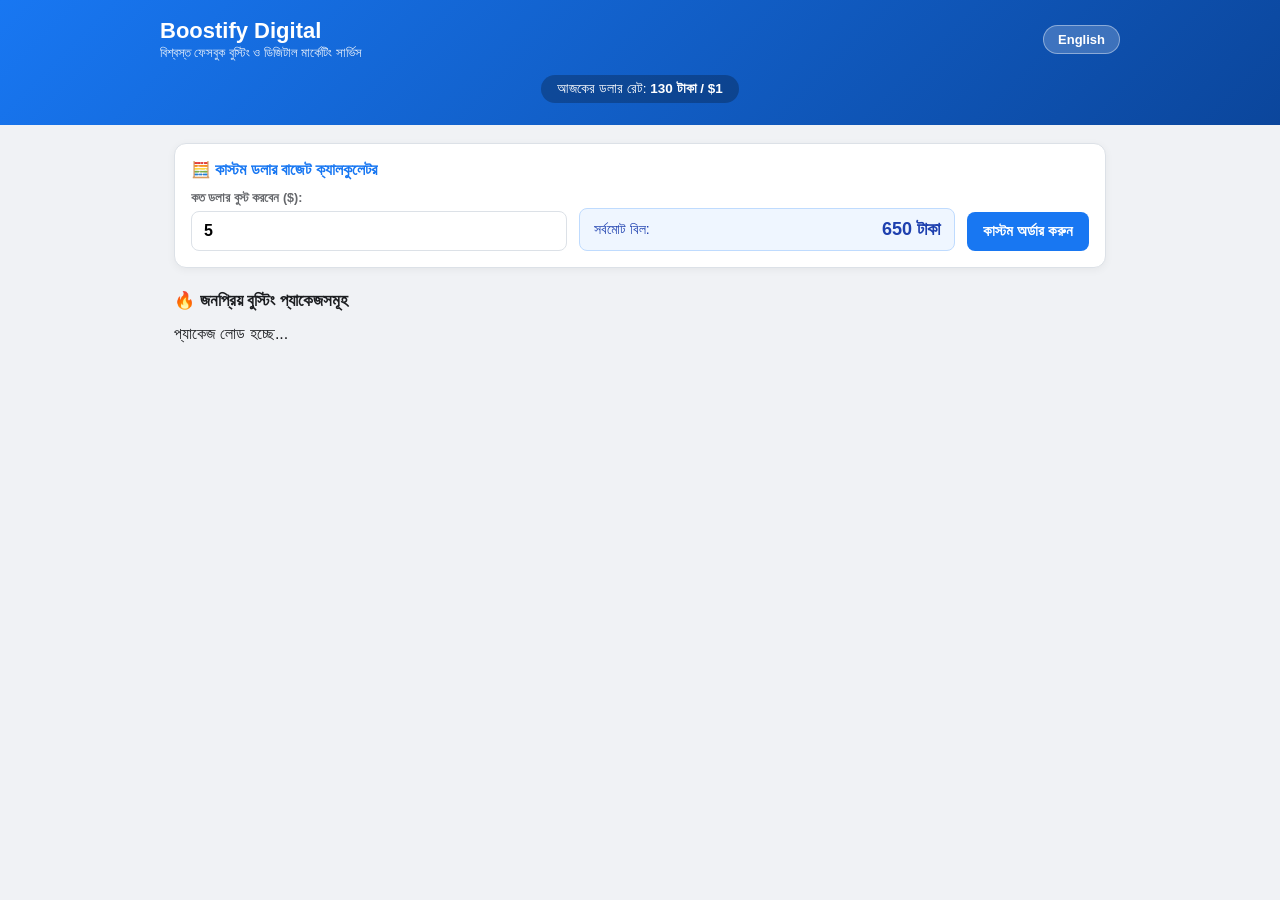
==== index.html @ da95591d "Add files via upload" ====
<!DOCTYPE html>
<html lang="bn">
<head>
  <meta charset="UTF-8" />
  <meta name="viewport" content="width=device-width, initial-scale=1.0" />
  <title>Boostify Digital - Facebook Boosting & Marketing</title>
  <link rel="stylesheet" href="style.css" />
</head>
<body>

  <!-- Top Header -->
  <header class="header">
    <div class="header-top">
      <div class="brand">
        <h1>Boostify Digital</h1>
        <p data-bn="বিশ্বস্ত ফেসবুক বুস্টিং ও ডিজিটাল মার্কেটিং সার্ভিস" data-en="Trusted Facebook Boosting & Digital Marketing Service">বিশ্বস্ত ফেসবুক বুস্টিং ও ডিজিটাল মার্কেটিং সার্ভিস</p>
      </div>
      <button id="langToggle" class="lang-btn" onclick="toggleLanguage()">English</button>
    </div>
    <div class="rate-pill">
      <span data-bn="আজকের ডলার রেট:" data-en="Today's Dollar Rate:">আজকের ডলার রেট:</span>
      <strong><span id="liveRate">130</span> <span data-bn="টাকা / $1" data-en="BDT / $1">টাকা / $1</span></strong>
    </div>
  </header>

  <main class="container">
    <!-- Custom Dollar Calculator -->
    <section class="calc-card">
      <h2 data-bn="🧮 কাস্টম ডলার বাজেট ক্যালকুলেটর" data-en="🧮 Custom Dollar Budget Calculator">🧮 কাস্টম ডলার বাজেট ক্যালকুলেটর</h2>
      <div class="calc-grid">
        <div class="input-wrap">
          <label data-bn="কত ডলার বুস্ট করবেন ($):" data-en="Enter Dollar Amount ($):">কত ডলার বুস্ট করবেন ($):</label>
          <input type="number" id="customDollar" value="5" min="1" oninput="updateCustomCalc()" />
        </div>
        <div class="total-box">
          <span data-bn="সর্বমোট বিল:" data-en="Total Bill:">সর্বমোট বিল:</span>
          <strong><span id="customTotalTaka">650</span> <span data-bn="টাকা" data-en="BDT">টাকা</span></strong>
        </div>
        <button class="btn-primary" onclick="orderCustomDollar()" data-bn="কাস্টম অর্ডার করুন" data-en="Order Custom Boost">কাস্টম অর্ডার করুন</button>
      </div>
    </section>

    <!-- Packages Section -->
    <section>
      <h2 class="section-title" data-bn="🔥 জনপ্রিয় বুস্টিং প্যাকেজসমূহ" data-en="🔥 Popular Boosting Packages">🔥 জনপ্রিয় বুস্টিং প্যাকেজসমূহ</h2>
      <div id="packagesGrid" class="packages-grid">
        <p class="loading-text" data-bn="প্যাকেজ লোড হচ্ছে..." data-en="Loading packages...">প্যাকেজ লোড হচ্ছে...</p>
      </div>
    </section>
  </main>

  <!-- Order Modal -->
  <div id="orderModal" class="modal">
    <div class="modal-content">
      <h3 id="modalPkgName">Package Name</h3>
      <p id="modalPkgPrice" class="modal-price"></p>

      <div class="payment-info-box">
        <p data-bn="নিচের নম্বরে Send Money / Cash In করুন:" data-en="Send Money to the number below:">নিচের নম্বরে Send Money / Cash In করুন:</p>
        <div class="pay-number-row">
          <strong id="displayPayNumber">01815395746</strong>
          <button type="button" class="copy-btn" onclick="copyPayNumber()" data-bn="কপি" data-en="Copy">কপি</button>
        </div>
        <small data-bn="(bKash / Nagad / Rocket Personal)" data-en="(bKash / Nagad / Rocket Personal)">(bKash / Nagad / Rocket Personal)</small>
      </div>

      <form id="orderForm" onsubmit="submitOrder(event)">
        <div class="form-group">
          <label data-bn="আপনার নাম *" data-en="Your Name *">আপনার নাম *</label>
          <input type="text" id="custName" required placeholder="Name" />
        </div>
        <div class="form-group">
          <label data-bn="ফেসবুক পেজ বা পোস্টের লিংক *" data-en="Facebook Page or Post Link *">ফেসবুক পেজ বা পোস্টের লিংক *</label>
          <input type="url" id="custLink" required placeholder="https://facebook.com/..." />
        </div>
        <div class="form-group">
          <label data-bn="আপনার মোবাইল / WhatsApp নম্বর *" data-en="Your Mobile / WhatsApp Number *">আপনার মোবাইল / WhatsApp নম্বর *</label>
          <input type="tel" id="custPhone" required placeholder="01XXXXXXXXX" />
        </div>
        <div class="form-group">
          <label data-bn="পেমেন্টের সময় ও নিয়ম সিলেক্ট করুন *" data-en="Select Payment Time *">পেমেন্টের সময় ও নিয়ম সিলেক্ট করুন *</label>
          <select id="paymentTiming" required>
            <option value="Paid Before Work (কাজ শুরুর আগে পেমেন্ট)">কাজ শুরুর আগেই পেমেন্ট সম্পন্ন করেছি (Paid Before)</option>
            <option value="Pay After Work (কাজ শেষে পেমেন্ট)">কাজ সম্পূর্ণ হওয়ার পরে পেমেন্ট করব (Pay After Work)</option>
          </select>
        </div>
        <div class="form-group">
          <label data-bn="পেমেন্ট মেথড *" data-en="Payment Method *">পেমেন্ট মেথড *</label>
          <select id="payMethod">
            <option value="bKash">bKash (বিকাশ)</option>
            <option value="Nagad">Nagad (নগদ)</option>
            <option value="Rocket">Rocket (রকেট)</option>
            <option value="Not Paid Yet">পরে পেমেন্ট করব (Not Paid Yet)</option>
          </select>
        </div>
        <div class="form-group">
          <label data-bn="যে নম্বর থেকে টাকা পাঠিয়েছেন বা TrxID *" data-en="Sender Number or TrxID *">যে নম্বর থেকে টাকা পাঠিয়েছেন বা TrxID *</label>
          <input type="text" id="trxInfo" placeholder="017XXXXXXXX / TrxID (পরে দিলে 'Later' লিখুন)" />
        </div>

        <button type="submit" id="submitOrderBtn" class="btn-primary" data-bn="অর্ডার কনফার্ম করুন" data-en="Confirm Order">অর্ডার কনফার্ম করুন</button>
        <button type="button" class="btn-secondary" onclick="closeOrderModal()" data-bn="বাতিল করুন" data-en="Cancel">বাতিল করুন</button>
      </form>
    </div>
  </div>

  <div id="toast" class="toast"></div>

  <script src="script.js"></script>
</body>
</html>
---- style.css ----
:root {
  --primary: #1877f2;
  --primary-dark: #125bc4;
  --bg: #f0f2f5;
  --card: #ffffff;
  --text: #1c1e21;
  --muted: #65676b;
  --success: #16a34a;
  --danger: #dc2626;
  --border: #dce1e7;
}

* {
  box-sizing: border-box;
  margin: 0;
  padding: 0;
  font-family: 'Segoe UI', Tahoma, Geneva, Verdana, sans-serif;
}

body {
  background: var(--bg);
  color: var(--text);
  padding-bottom: 40px;
}

.header {
  background: linear-gradient(135deg, #1877f2, #0b469c);
  color: #fff;
  padding: 18px 16px 22px;
  text-align: center;
}

.header-top {
  max-width: 960px;
  margin: 0 auto;
  display: flex;
  justify-content: space-between;
  align-items: center;
  text-align: left;
  gap: 10px;
}

.brand h1 {
  font-size: 22px;
  font-weight: 800;
}

.brand p {
  font-size: 12.5px;
  opacity: 0.9;
  margin-top: 2px;
}

.lang-btn {
  background: rgba(255, 255, 255, 0.2);
  color: #fff;
  border: 1px solid rgba(255, 255, 255, 0.4);
  padding: 6px 14px;
  border-radius: 20px;
  font-size: 13px;
  font-weight: 600;
  cursor: pointer;
  white-space: nowrap;
}

.rate-pill {
  display: inline-block;
  margin-top: 14px;
  background: rgba(0, 0, 0, 0.25);
  padding: 6px 16px;
  border-radius: 20px;
  font-size: 13.5px;
}

.container {
  max-width: 960px;
  margin: 18px auto;
  padding: 0 14px;
}

.calc-card {
  background: var(--card);
  border-radius: 12px;
  padding: 16px;
  border: 1px solid var(--border);
  box-shadow: 0 2px 8px rgba(0,0,0,0.05);
  margin-bottom: 22px;
}

.calc-card h2 {
  font-size: 16px;
  color: var(--primary);
  margin-bottom: 12px;
}

.calc-grid {
  display: grid;
  grid-template-columns: 1fr 1fr auto;
  gap: 12px;
  align-items: end;
}

@media (max-width: 650px) {
  .calc-grid {
    grid-template-columns: 1fr;
  }
}

.input-wrap label {
  display: block;
  font-size: 12.5px;
  font-weight: 600;
  margin-bottom: 5px;
  color: var(--muted);
}

.input-wrap input {
  width: 100%;
  padding: 10px 12px;
  border: 1px solid var(--border);
  border-radius: 8px;
  font-size: 16px;
  font-weight: 700;
}

.total-box {
  background: #eff6ff;
  border: 1px solid #bfdbfe;
  padding: 10px 14px;
  border-radius: 8px;
  display: flex;
  justify-content: space-between;
  align-items: center;
  font-size: 14px;
  color: #1e40af;
}

.total-box strong {
  font-size: 18px;
}

.section-title {
  font-size: 17px;
  margin-bottom: 14px;
}

.packages-grid {
  display: grid;
  grid-template-columns: repeat(auto-fit, minmax(265px, 1fr));
  gap: 16px;
}

.pkg-card {
  background: var(--card);
  border-radius: 12px;
  overflow: hidden;
  border: 1px solid var(--border);
  box-shadow: 0 2px 8px rgba(0,0,0,0.05);
  display: flex;
  flex-direction: column;
}

.pkg-card img {
  width: 100%;
  height: 160px;
  object-fit: cover;
  background: #e5e7eb;
}

.pkg-body {
  padding: 14px;
  flex: 1;
  display: flex;
  flex-direction: column;
}

.pkg-badge {
  background: #dbeafe;
  color: var(--primary);
  font-size: 11.5px;
  font-weight: 700;
  padding: 3px 9px;
  border-radius: 5px;
  width: fit-content;
  margin-bottom: 8px;
}

.pkg-card h3 {
  font-size: 17px;
  margin-bottom: 6px;
}

.pkg-card p {
  font-size: 13px;
  color: var(--muted);
  margin-bottom: 14px;
  flex: 1;
  line-height: 1.45;
}

.price-row {
  margin-bottom: 12px;
}

.old-price {
  text-decoration: line-through;
  color: var(--danger);
  font-size: 13.5px;
  margin-right: 6px;
}

.new-price {
  font-size: 20px;
  font-weight: 800;
  color: var(--success);
}

.discount-tag {
  display: block;
  font-size: 12px;
  color: var(--success);
  font-weight: 600;
  margin-top: 2px;
}

.btn-primary {
  width: 100%;
  padding: 11px 16px;
  background: var(--primary);
  color: #fff;
  border: none;
  border-radius: 8px;
  font-size: 14.5px;
  font-weight: 600;
  cursor: pointer;
}

.btn-primary:hover {
  background: var(--primary-dark);
}

.btn-secondary {
  width: 100%;
  padding: 10px;
  background: #6b7280;
  color: #fff;
  border: none;
  border-radius: 8px;
  font-size: 14px;
  font-weight: 600;
  cursor: pointer;
  margin-top: 8px;
}

/* Modal */
.modal {
  display: none;
  position: fixed;
  inset: 0;
  background: rgba(0, 0, 0, 0.55);
  align-items: center;
  justify-content: center;
  padding: 14px;
  z-index: 999;
  overflow-y: auto;
}

.modal-content {
  background: #fff;
  width: 100%;
  max-width: 420px;
  border-radius: 12px;
  padding: 18px;
  max-height: 92vh;
  overflow-y: auto;
}

.modal-price {
  font-size: 16px;
  font-weight: 800;
  color: var(--success);
  margin: 4px 0 12px;
}

.payment-info-box {
  background: #fef3c7;
  border: 1px solid #fcd34d;
  padding: 10px 12px;
  border-radius: 8px;
  margin-bottom: 14px;
  font-size: 13px;
}

.pay-number-row {
  display: flex;
  justify-content: space-between;
  align-items: center;
  margin: 5px 0;
}

.pay-number-row strong {
  font-size: 17px;
  color: #b45309;
}

.copy-btn {
  background: #d97706;
  color: #fff;
  border: none;
  padding: 4px 10px;
  border-radius: 5px;
  font-size: 12px;
  cursor: pointer;
}

.form-group {
  margin-bottom: 10px;
}

.form-group label {
  display: block;
  font-size: 12.5px;
  font-weight: 600;
  margin-bottom: 4px;
}

.form-group input,
.form-group select {
  width: 100%;
  padding: 9px 10px;
  border: 1px solid var(--border);
  border-radius: 7px;
  font-size: 14px;
}

.toast {
  position: fixed;
  bottom: 20px;
  left: 50%;
  transform: translateX(-50%);
  background: #111827;
  color: #fff;
  padding: 10px 18px;
  border-radius: 8px;
  font-size: 13.5px;
  display: none;
  z-index: 1000;
  text-align: center;
}
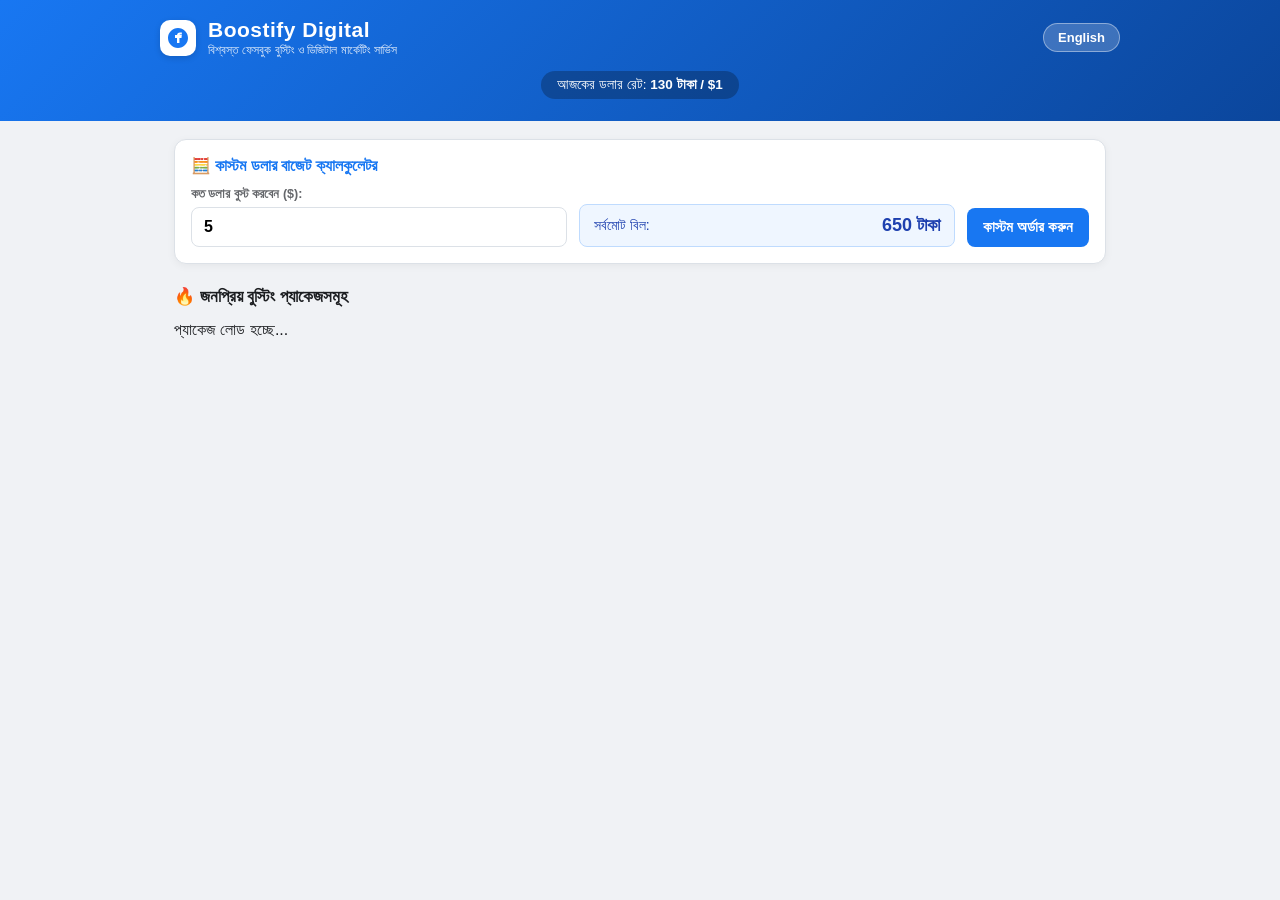
==== commit 75fcbe60: "Add files via upload" ====
--- a/index.html
+++ b/index.html
@@ -11,40 +11,46 @@
   <!-- Top Header -->
   <header class="header">
     <div class="header-top">
-      <div class="brand">
-        <h1>Boostify Digital</h1>
-        <p data-bn="বিশ্বস্ত ফেসবুক বুস্টিং ও ডিজিটাল মার্কেটিং সার্ভিস" data-en="Trusted Facebook Boosting & Digital Marketing Service">বিশ্বস্ত ফেসবুক বুস্টিং ও ডিজিটাল মার্কেটিং সার্ভিস</p>
+      <!-- Logo & Brand Name -->
+      <div class="brand-box">
+        <svg class="site-logo" viewBox="0 0 24 24" width="36" height="36" fill="currentColor">
+          <path d="M12 2C6.48 2 2 6.48 2 12s4.48 10 10 10 10-4.48 10-10S17.52 2 12 2zm-1 14.93v-4.93H9v-3h2V9.5c0-1.99 1.19-3.1 3-3.1.87 0 1.62.06 1.84.09v2.13h-1.26c-.97 0-1.16.46-1.16 1.14V9h2.38l-.31 3h-2.07v4.93h-2.38z"/>
+        </svg>
+        <div>
+          <h1>Boostify Digital</h1>
+          <p id="siteTagline">বিশ্বস্ত ফেসবুক বুস্টিং ও ডিজিটাল মার্কেটিং সার্ভিস</p>
+        </div>
       </div>
       <button id="langToggle" class="lang-btn" onclick="toggleLanguage()">English</button>
     </div>
     <div class="rate-pill">
-      <span data-bn="আজকের ডলার রেট:" data-en="Today's Dollar Rate:">আজকের ডলার রেট:</span>
-      <strong><span id="liveRate">130</span> <span data-bn="টাকা / $1" data-en="BDT / $1">টাকা / $1</span></strong>
+      <span id="rateLabel">আজকের ডলার রেট:</span>
+      <strong><span id="liveRate">130</span> <span id="rateUnit">টাকা / $1</span></strong>
     </div>
   </header>
 
   <main class="container">
     <!-- Custom Dollar Calculator -->
     <section class="calc-card">
-      <h2 data-bn="🧮 কাস্টম ডলার বাজেট ক্যালকুলেটর" data-en="🧮 Custom Dollar Budget Calculator">🧮 কাস্টম ডলার বাজেট ক্যালকুলেটর</h2>
+      <h2 id="calcTitle">🧮 কাস্টম ডলার বাজেট ক্যালকুলেটর</h2>
       <div class="calc-grid">
         <div class="input-wrap">
-          <label data-bn="কত ডলার বুস্ট করবেন ($):" data-en="Enter Dollar Amount ($):">কত ডলার বুস্ট করবেন ($):</label>
+          <label id="calcLabel">কত ডলার বুস্ট করবেন ($):</label>
           <input type="number" id="customDollar" value="5" min="1" oninput="updateCustomCalc()" />
         </div>
         <div class="total-box">
-          <span data-bn="সর্বমোট বিল:" data-en="Total Bill:">সর্বমোট বিল:</span>
-          <strong><span id="customTotalTaka">650</span> <span data-bn="টাকা" data-en="BDT">টাকা</span></strong>
+          <span id="totalLabel">সর্বমোট বিল:</span>
+          <strong><span id="customTotalTaka">650</span> <span id="currencyLabel">টাকা</span></strong>
         </div>
-        <button class="btn-primary" onclick="orderCustomDollar()" data-bn="কাস্টম অর্ডার করুন" data-en="Order Custom Boost">কাস্টম অর্ডার করুন</button>
+        <button id="customOrderBtn" class="btn-primary" onclick="orderCustomDollar()">কাস্টম অর্ডার করুন</button>
       </div>
     </section>
 
     <!-- Packages Section -->
     <section>
-      <h2 class="section-title" data-bn="🔥 জনপ্রিয় বুস্টিং প্যাকেজসমূহ" data-en="🔥 Popular Boosting Packages">🔥 জনপ্রিয় বুস্টিং প্যাকেজসমূহ</h2>
+      <h2 id="pkgSectionTitle" class="section-title">🔥 জনপ্রিয় বুস্টিং প্যাকেজসমূহ</h2>
       <div id="packagesGrid" class="packages-grid">
-        <p class="loading-text" data-bn="প্যাকেজ লোড হচ্ছে..." data-en="Loading packages...">প্যাকেজ লোড হচ্ছে...</p>
+        <p class="loading-text" id="loadingText">প্যাকেজ লোড হচ্ছে...</p>
       </div>
     </section>
   </main>
@@ -56,36 +62,36 @@
       <p id="modalPkgPrice" class="modal-price"></p>
 
       <div class="payment-info-box">
-        <p data-bn="নিচের নম্বরে Send Money / Cash In করুন:" data-en="Send Money to the number below:">নিচের নম্বরে Send Money / Cash In করুন:</p>
+        <p id="payInstruction">নিচের নম্বরে Send Money / Cash In করুন:</p>
         <div class="pay-number-row">
           <strong id="displayPayNumber">01815395746</strong>
-          <button type="button" class="copy-btn" onclick="copyPayNumber()" data-bn="কপি" data-en="Copy">কপি</button>
+          <button type="button" class="copy-btn" id="copyBtnText" onclick="copyPayNumber()">কপি</button>
         </div>
-        <small data-bn="(bKash / Nagad / Rocket Personal)" data-en="(bKash / Nagad / Rocket Personal)">(bKash / Nagad / Rocket Personal)</small>
+        <small>(bKash / Nagad / Rocket Personal)</small>
       </div>
 
       <form id="orderForm" onsubmit="submitOrder(event)">
         <div class="form-group">
-          <label data-bn="আপনার নাম *" data-en="Your Name *">আপনার নাম *</label>
+          <label id="labelName">আপনার নাম *</label>
           <input type="text" id="custName" required placeholder="Name" />
         </div>
         <div class="form-group">
-          <label data-bn="ফেসবুক পেজ বা পোস্টের লিংক *" data-en="Facebook Page or Post Link *">ফেসবুক পেজ বা পোস্টের লিংক *</label>
+          <label id="labelLink">ফেসবুক পেজ বা পোস্টের লিংক *</label>
           <input type="url" id="custLink" required placeholder="https://facebook.com/..." />
         </div>
         <div class="form-group">
-          <label data-bn="আপনার মোবাইল / WhatsApp নম্বর *" data-en="Your Mobile / WhatsApp Number *">আপনার মোবাইল / WhatsApp নম্বর *</label>
+          <label id="labelPhone">আপনার মোবাইল / WhatsApp নম্বর *</label>
           <input type="tel" id="custPhone" required placeholder="01XXXXXXXXX" />
         </div>
         <div class="form-group">
-          <label data-bn="পেমেন্টের সময় ও নিয়ম সিলেক্ট করুন *" data-en="Select Payment Time *">পেমেন্টের সময় ও নিয়ম সিলেক্ট করুন *</label>
+          <label id="labelPayTiming">পেমেন্টের সময় ও নিয়ম সিলেক্ট করুন *</label>
           <select id="paymentTiming" required>
             <option value="Paid Before Work (কাজ শুরুর আগে পেমেন্ট)">কাজ শুরুর আগেই পেমেন্ট সম্পন্ন করেছি (Paid Before)</option>
             <option value="Pay After Work (কাজ শেষে পেমেন্ট)">কাজ সম্পূর্ণ হওয়ার পরে পেমেন্ট করব (Pay After Work)</option>
           </select>
         </div>
         <div class="form-group">
-          <label data-bn="পেমেন্ট মেথড *" data-en="Payment Method *">পেমেন্ট মেথড *</label>
+          <label id="labelPayMethod">পেমেন্ট মেথড *</label>
           <select id="payMethod">
             <option value="bKash">bKash (বিকাশ)</option>
             <option value="Nagad">Nagad (নগদ)</option>
@@ -94,12 +100,12 @@
           </select>
         </div>
         <div class="form-group">
-          <label data-bn="যে নম্বর থেকে টাকা পাঠিয়েছেন বা TrxID *" data-en="Sender Number or TrxID *">যে নম্বর থেকে টাকা পাঠিয়েছেন বা TrxID *</label>
-          <input type="text" id="trxInfo" placeholder="017XXXXXXXX / TrxID (পরে দিলে 'Later' লিখুন)" />
+          <label id="labelTrx">যে নম্বর থেকে টাকা পাঠিয়েছেন বা TrxID *</label>
+          <input type="text" id="trxInfo" placeholder="017XXXXXXXX / TrxID" />
         </div>
 
-        <button type="submit" id="submitOrderBtn" class="btn-primary" data-bn="অর্ডার কনফার্ম করুন" data-en="Confirm Order">অর্ডার কনফার্ম করুন</button>
-        <button type="button" class="btn-secondary" onclick="closeOrderModal()" data-bn="বাতিল করুন" data-en="Cancel">বাতিল করুন</button>
+        <button type="submit" id="submitOrderBtn" class="btn-primary">অর্ডার কনফার্ম করুন</button>
+        <button type="button" class="btn-secondary" id="cancelBtnText" onclick="closeOrderModal()">বাতিল করুন</button>
       </form>
     </div>
   </div>
--- a/style.css
+++ b/style.css
@@ -40,15 +40,30 @@
   gap: 10px;
 }
 
-.brand h1 {
-  font-size: 22px;
+.brand-box {
+  display: flex;
+  align-items: center;
+  gap: 12px;
+}
+
+.site-logo {
+  background: #ffffff;
+  color: var(--primary);
+  padding: 6px;
+  border-radius: 10px;
+  box-shadow: 0 2px 6px rgba(0,0,0,0.15);
+}
+
+.brand-box h1 {
+  font-size: 21px;
   font-weight: 800;
-}
-
-.brand p {
-  font-size: 12.5px;
+  letter-spacing: 0.5px;
+}
+
+.brand-box p {
+  font-size: 12px;
   opacity: 0.9;
-  margin-top: 2px;
+  margin-top: 1px;
 }
 
 .lang-btn {
@@ -162,7 +177,7 @@
 
 .pkg-card img {
   width: 100%;
-  height: 160px;
+  height: 170px;
   object-fit: cover;
   background: #e5e7eb;
 }
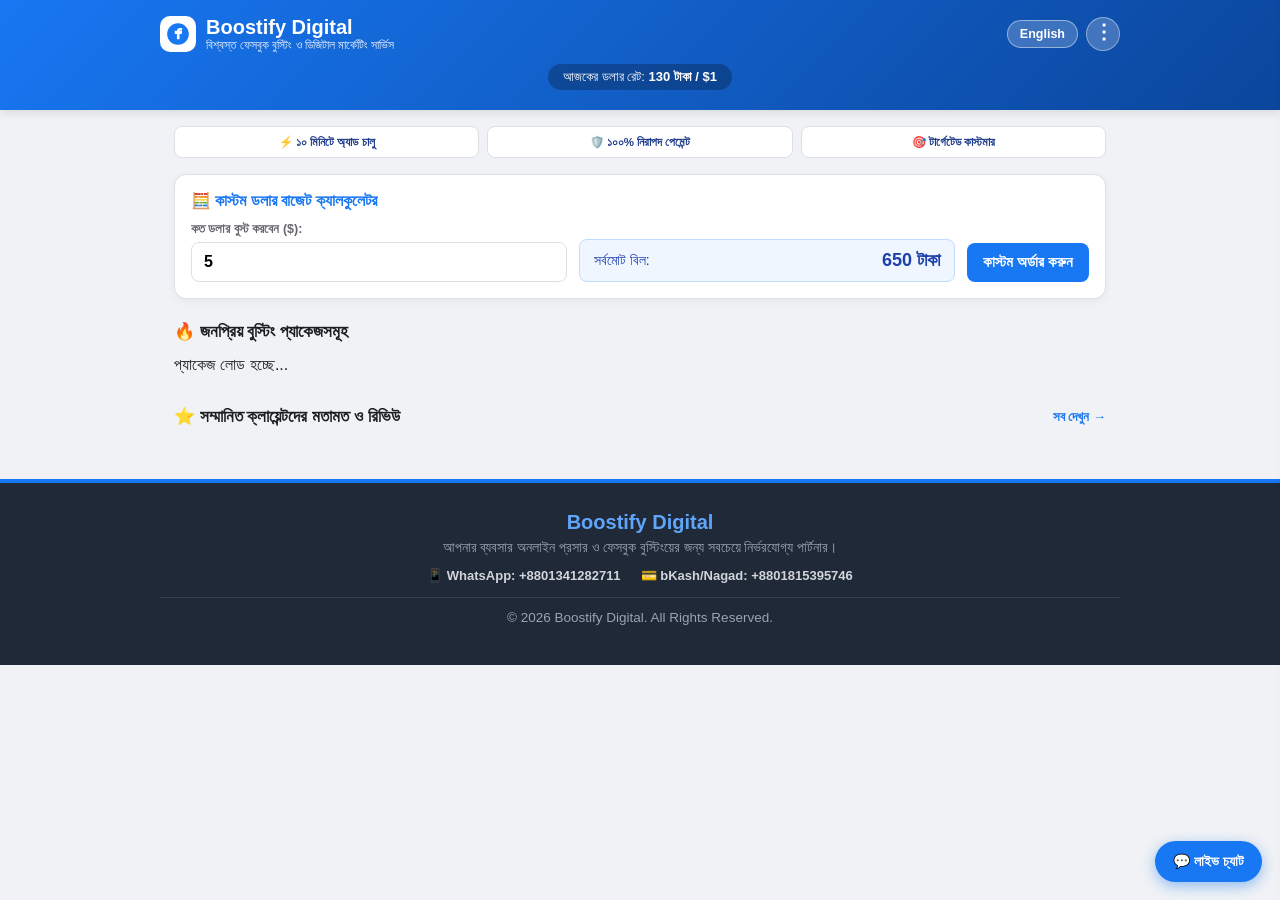
==== commit 495bc986: "Add files via upload" ====
--- a/index.html
+++ b/index.html
@@ -11,7 +11,6 @@
   <!-- Top Header -->
   <header class="header">
     <div class="header-top">
-      <!-- Logo & Brand Name -->
       <div class="brand-box">
         <svg class="site-logo" viewBox="0 0 24 24" width="36" height="36" fill="currentColor">
           <path d="M12 2C6.48 2 2 6.48 2 12s4.48 10 10 10 10-4.48 10-10S17.52 2 12 2zm-1 14.93v-4.93H9v-3h2V9.5c0-1.99 1.19-3.1 3-3.1.87 0 1.62.06 1.84.09v2.13h-1.26c-.97 0-1.16.46-1.16 1.14V9h2.38l-.31 3h-2.07v4.93h-2.38z"/>
@@ -21,15 +20,46 @@
           <p id="siteTagline">বিশ্বস্ত ফেসবুক বুস্টিং ও ডিজিটাল মার্কেটিং সার্ভিস</p>
         </div>
       </div>
-      <button id="langToggle" class="lang-btn" onclick="toggleLanguage()">English</button>
-    </div>
+
+      <div class="header-actions">
+        <button id="langToggle" class="lang-btn" onclick="toggleLanguage()">English</button>
+        <button class="menu-dots-btn" onclick="toggleDrawer()" aria-label="Menu">⋮</button>
+      </div>
+    </div>
+
     <div class="rate-pill">
       <span id="rateLabel">আজকের ডলার রেট:</span>
       <strong><span id="liveRate">130</span> <span id="rateUnit">টাকা / $1</span></strong>
     </div>
   </header>
 
+  <!-- Three-Dot Side Drawer Menu -->
+  <div id="drawerOverlay" class="drawer-overlay" onclick="toggleDrawer()"></div>
+  <aside id="sideDrawer" class="side-drawer">
+    <div class="drawer-header">
+      <h3 id="drawerTitle">মেনু ও তথ্য</h3>
+      <button class="close-drawer" onclick="toggleDrawer()">✕</button>
+    </div>
+    <nav class="drawer-nav">
+      <button onclick="openInfoModal('about')" id="menuAbout">🏢 আমাদের সম্পর্কে (About Us)</button>
+      <button onclick="openInfoModal('reviews')" id="menuReviews">⭐ কাস্টমার রিভিউ (Reviews)</button>
+      <button onclick="openInfoModal('faq')" id="menuFaq">❓ সাধারণ জিজ্ঞাসা (FAQ)</button>
+      <button onclick="openInfoModal('contact')" id="menuContact">📞 যোগাযোগ ও WhatsApp</button>
+      <button onclick="openChatFromMenu()" id="menuLiveChat">💬 লাইভ চ্যাট সাপোর্ট</button>
+    </nav>
+    <div class="drawer-footer">
+      <p id="drawerSupportNote">২৪/৭ অনলাইন সাপোর্ট ও দ্রুত ক্যাম্পেইন সেটআপ</p>
+    </div>
+  </aside>
+
   <main class="container">
+    <!-- Trust Highlights Bar -->
+    <div class="trust-bar">
+      <div class="trust-item" id="trust1">⚡ ১০ মিনিটে অ্যাড চালু</div>
+      <div class="trust-item" id="trust2">🛡️ ১০০% নিরাপদ পেমেন্ট</div>
+      <div class="trust-item" id="trust3">🎯 টার্গেটেড কাস্টমার</div>
+    </div>
+
     <!-- Custom Dollar Calculator -->
     <section class="calc-card">
       <h2 id="calcTitle">🧮 কাস্টম ডলার বাজেট ক্যালকুলেটর</h2>
@@ -53,7 +83,29 @@
         <p class="loading-text" id="loadingText">প্যাকেজ লোড হচ্ছে...</p>
       </div>
     </section>
+
+    <!-- Customer Reviews Section (Prominent Placement) -->
+    <section class="reviews-section">
+      <div class="sec-head-row">
+        <h2 id="homeReviewTitle" class="section-title">⭐ সম্মানিত ক্লায়েন্টদের মতামত ও রিভিউ</h2>
+        <button class="link-btn" onclick="openInfoModal('reviews')" id="seeAllReviews">সব দেখুন →</button>
+      </div>
+      <div class="review-cards-row" id="homeReviewsGrid"></div>
+    </section>
   </main>
+
+  <!-- Professional Footer -->
+  <footer class="site-footer">
+    <div class="footer-content">
+      <h3>Boostify Digital</h3>
+      <p id="footerDesc">আপনার ব্যবসার অনলাইন প্রসার ও ফেসবুক বুস্টিংয়ের জন্য সবচেয়ে নির্ভরযোগ্য পার্টনার।</p>
+      <div class="footer-contacts">
+        <span>📱 WhatsApp: +8801341282711</span>
+        <span>💳 bKash/Nagad: +8801815395746</span>
+      </div>
+      <p class="copyright">© 2026 Boostify Digital. All Rights Reserved.</p>
+    </div>
+  </footer>
 
   <!-- Order Modal -->
   <div id="orderModal" class="modal">
@@ -64,10 +116,10 @@
       <div class="payment-info-box">
         <p id="payInstruction">নিচের নম্বরে Send Money / Cash In করুন:</p>
         <div class="pay-number-row">
-          <strong id="displayPayNumber">01815395746</strong>
+          <strong id="displayPayNumber">+8801815395746</strong>
           <button type="button" class="copy-btn" id="copyBtnText" onclick="copyPayNumber()">কপি</button>
         </div>
-        <small>(bKash / Nagad / Rocket Personal)</small>
+        <small id="payMethodNote">(bKash / Nagad / Rocket Personal)</small>
       </div>
 
       <form id="orderForm" onsubmit="submitOrder(event)">
@@ -110,6 +162,37 @@
     </div>
   </div>
 
+  <!-- Info Modal -->
+  <div id="infoModal" class="modal">
+    <div class="modal-content info-modal-box">
+      <div class="info-modal-head">
+        <h3 id="infoModalTitle">Title</h3>
+        <button class="close-x" onclick="closeInfoModal()">✕</button>
+      </div>
+      <div id="infoModalBody" class="info-modal-body"></div>
+      <button type="button" class="btn-secondary" id="infoCloseBtn" onclick="closeInfoModal()">বন্ধ করুন</button>
+    </div>
+  </div>
+
+  <!-- Floating Live Chat Widget -->
+  <button class="chat-fab" onclick="toggleChatWidget()" id="chatFabBtn">💬 <span id="chatFabText">লাইভ চ্যাট</span></button>
+
+  <div id="chatBox" class="chat-widget">
+    <div class="chat-header">
+      <div>
+        <strong id="chatBotTitle">Boostify লাইভ সাপোর্ট</strong>
+        <small id="chatBotStatus">● অনলাইন (অটো রিপ্লাই)</small>
+      </div>
+      <button onclick="toggleChatWidget()" class="chat-close">✕</button>
+    </div>
+    <div id="chatMessages" class="chat-messages"></div>
+    <div class="chat-quick-btns" id="chatQuickBtns"></div>
+    <form class="chat-input-area" onsubmit="sendChatMessage(event)">
+      <input type="text" id="chatInput" placeholder="আপনার প্রশ্ন লিখুন..." required />
+      <button type="submit">➤</button>
+    </form>
+  </div>
+
   <div id="toast" class="toast"></div>
 
   <script src="script.js"></script>
--- a/style.css
+++ b/style.css
@@ -20,14 +20,19 @@
 body {
   background: var(--bg);
   color: var(--text);
-  padding-bottom: 40px;
-}
-
+  padding-bottom: 75px;
+}
+
+/* Header */
 .header {
   background: linear-gradient(135deg, #1877f2, #0b469c);
   color: #fff;
-  padding: 18px 16px 22px;
+  padding: 16px 14px 20px;
   text-align: center;
+  position: sticky;
+  top: 0;
+  z-index: 90;
+  box-shadow: 0 2px 10px rgba(0,0,0,0.12);
 }
 
 .header-top {
@@ -37,62 +42,179 @@
   justify-content: space-between;
   align-items: center;
   text-align: left;
+  gap: 8px;
+}
+
+.brand-box {
+  display: flex;
+  align-items: center;
   gap: 10px;
-}
-
-.brand-box {
-  display: flex;
-  align-items: center;
-  gap: 12px;
 }
 
 .site-logo {
   background: #ffffff;
   color: var(--primary);
-  padding: 6px;
+  padding: 5px;
   border-radius: 10px;
-  box-shadow: 0 2px 6px rgba(0,0,0,0.15);
+  flex-shrink: 0;
 }
 
 .brand-box h1 {
-  font-size: 21px;
+  font-size: 20px;
   font-weight: 800;
-  letter-spacing: 0.5px;
 }
 
 .brand-box p {
-  font-size: 12px;
-  opacity: 0.9;
-  margin-top: 1px;
+  font-size: 11.5px;
+  opacity: 0.92;
+}
+
+.header-actions {
+  display: flex;
+  align-items: center;
+  gap: 8px;
 }
 
 .lang-btn {
   background: rgba(255, 255, 255, 0.2);
   color: #fff;
+  border: 1px solid rgba(255, 255, 255, 0.45);
+  padding: 6px 12px;
+  border-radius: 20px;
+  font-size: 12.5px;
+  font-weight: 600;
+  cursor: pointer;
+  white-space: nowrap;
+}
+
+.menu-dots-btn {
+  background: rgba(255, 255, 255, 0.22);
+  color: #fff;
   border: 1px solid rgba(255, 255, 255, 0.4);
-  padding: 6px 14px;
+  width: 34px;
+  height: 34px;
+  border-radius: 50%;
+  font-size: 20px;
+  font-weight: bold;
+  cursor: pointer;
+  display: flex;
+  align-items: center;
+  justify-content: center;
+}
+
+.rate-pill {
+  display: inline-block;
+  margin-top: 12px;
+  background: rgba(0, 0, 0, 0.25);
+  padding: 5px 15px;
   border-radius: 20px;
   font-size: 13px;
+}
+
+/* Side Drawer */
+.drawer-overlay {
+  display: none;
+  position: fixed;
+  inset: 0;
+  background: rgba(0,0,0,0.5);
+  z-index: 200;
+}
+
+.side-drawer {
+  position: fixed;
+  top: 0;
+  right: -290px;
+  width: 275px;
+  height: 100%;
+  background: #ffffff;
+  z-index: 210;
+  transition: right 0.25s ease;
+  display: flex;
+  flex-direction: column;
+  box-shadow: -4px 0 16px rgba(0,0,0,0.15);
+}
+
+.side-drawer.open {
+  right: 0;
+}
+
+.drawer-header {
+  background: var(--primary);
+  color: #fff;
+  padding: 16px;
+  display: flex;
+  justify-content: space-between;
+  align-items: center;
+}
+
+.close-drawer {
+  background: none;
+  border: none;
+  color: #fff;
+  font-size: 18px;
+  cursor: pointer;
+}
+
+.drawer-nav {
+  padding: 12px;
+  display: flex;
+  flex-direction: column;
+  gap: 8px;
+  flex: 1;
+}
+
+.drawer-nav button {
+  text-align: left;
+  padding: 12px 14px;
+  background: #f8fafc;
+  border: 1px solid var(--border);
+  border-radius: 8px;
+  font-size: 14px;
   font-weight: 600;
-  cursor: pointer;
-  white-space: nowrap;
-}
-
-.rate-pill {
-  display: inline-block;
-  margin-top: 14px;
-  background: rgba(0, 0, 0, 0.25);
-  padding: 6px 16px;
-  border-radius: 20px;
-  font-size: 13.5px;
-}
-
+  color: var(--text);
+  cursor: pointer;
+}
+
+.drawer-nav button:hover {
+  background: #eff6ff;
+  border-color: var(--primary);
+  color: var(--primary);
+}
+
+.drawer-footer {
+  padding: 14px;
+  border-top: 1px solid var(--border);
+  font-size: 12px;
+  color: var(--muted);
+  text-align: center;
+}
+
+/* Container & Trust Bar */
 .container {
   max-width: 960px;
-  margin: 18px auto;
+  margin: 16px auto;
   padding: 0 14px;
 }
 
+.trust-bar {
+  display: grid;
+  grid-template-columns: repeat(3, 1fr);
+  gap: 8px;
+  margin-bottom: 16px;
+}
+
+.trust-item {
+  background: #fff;
+  border: 1px solid var(--border);
+  padding: 8px 6px;
+  border-radius: 8px;
+  text-align: center;
+  font-size: 11.5px;
+  font-weight: 700;
+  color: #1e3a8a;
+}
+
+/* Calculator */
 .calc-card {
   background: var(--card);
   border-radius: 12px;
@@ -159,6 +281,7 @@
   margin-bottom: 14px;
 }
 
+/* Packages Grid */
 .packages-grid {
   display: grid;
   grid-template-columns: repeat(auto-fit, minmax(265px, 1fr));
@@ -267,27 +390,161 @@
   margin-top: 8px;
 }
 
-/* Modal */
+/* Reviews Section */
+.reviews-section {
+  margin-top: 32px;
+}
+
+.sec-head-row {
+  display: flex;
+  justify-content: space-between;
+  align-items: center;
+  margin-bottom: 12px;
+}
+
+.sec-head-row .section-title {
+  margin-bottom: 0;
+}
+
+.link-btn {
+  background: none;
+  border: none;
+  color: var(--primary);
+  font-weight: 700;
+  font-size: 13px;
+  cursor: pointer;
+}
+
+.review-cards-row {
+  display: grid;
+  grid-template-columns: repeat(auto-fit, minmax(240px, 1fr));
+  gap: 12px;
+}
+
+.review-card {
+  background: #fff;
+  padding: 16px;
+  border-radius: 12px;
+  border: 1px solid var(--border);
+  font-size: 13.5px;
+  box-shadow: 0 2px 6px rgba(0,0,0,0.03);
+}
+
+.review-stars {
+  color: #f59e0b;
+  font-size: 15px;
+  margin-bottom: 6px;
+}
+
+.review-author {
+  font-weight: 700;
+  margin-top: 10px;
+  color: #111827;
+  font-size: 13px;
+}
+
+/* Footer Style */
+.site-footer {
+  background: #1f2937;
+  color: #f9fafb;
+  padding: 28px 16px;
+  margin-top: 40px;
+  text-align: center;
+  border-top: 4px solid var(--primary);
+}
+
+.footer-content {
+  max-width: 960px;
+  margin: 0 auto;
+}
+
+.footer-content h3 {
+  font-size: 20px;
+  color: #60a5fa;
+  margin-bottom: 6px;
+}
+
+.footer-content p {
+  font-size: 13.5px;
+  color: #9ca3af;
+  margin-bottom: 12px;
+}
+
+.footer-contacts {
+  display: flex;
+  justify-content: center;
+  gap: 20px;
+  flex-wrap: wrap;
+  font-size: 13px;
+  font-weight: 600;
+  color: #d1d5db;
+  margin-bottom: 14px;
+}
+
+.copyright {
+  font-size: 12px;
+  color: #6b7280;
+  border-top: 1px solid #374151;
+  padding-top: 12px;
+  margin-top: 10px;
+}
+
+/* Modals */
 .modal {
   display: none;
   position: fixed;
   inset: 0;
-  background: rgba(0, 0, 0, 0.55);
+  background: rgba(0, 0, 0, 0.58);
   align-items: center;
   justify-content: center;
   padding: 14px;
-  z-index: 999;
+  z-index: 300;
   overflow-y: auto;
 }
 
 .modal-content {
   background: #fff;
   width: 100%;
-  max-width: 420px;
+  max-width: 440px;
   border-radius: 12px;
   padding: 18px;
-  max-height: 92vh;
+  max-height: 90vh;
   overflow-y: auto;
+}
+
+.info-modal-head {
+  display: flex;
+  justify-content: space-between;
+  align-items: center;
+  border-bottom: 1px solid var(--border);
+  padding-bottom: 10px;
+  margin-bottom: 12px;
+}
+
+.close-x {
+  background: none;
+  border: none;
+  font-size: 18px;
+  cursor: pointer;
+  color: var(--muted);
+}
+
+.info-modal-body {
+  font-size: 14px;
+  line-height: 1.6;
+  color: #374151;
+}
+
+.whatsapp-btn {
+  display: block;
+  text-align: center;
+  background: #25d366;
+  color: #fff;
+  text-decoration: none;
+  padding: 12px;
+  border-radius: 8px;
+  font-weight: 700;
+  margin: 12px 0;
 }
 
 .modal-price {
@@ -348,6 +605,135 @@
   font-size: 14px;
 }
 
+/* Floating Live Chat */
+.chat-fab {
+  position: fixed;
+  bottom: 18px;
+  right: 18px;
+  background: var(--primary);
+  color: #fff;
+  border: none;
+  padding: 12px 18px;
+  border-radius: 30px;
+  font-size: 14px;
+  font-weight: 700;
+  box-shadow: 0 4px 14px rgba(24, 119, 242, 0.45);
+  cursor: pointer;
+  z-index: 150;
+}
+
+.chat-widget {
+  display: none;
+  position: fixed;
+  bottom: 72px;
+  right: 16px;
+  width: 320px;
+  max-width: calc(100vw - 32px);
+  background: #fff;
+  border-radius: 14px;
+  box-shadow: 0 8px 28px rgba(0,0,0,0.22);
+  border: 1px solid var(--border);
+  z-index: 250;
+  overflow: hidden;
+  flex-direction: column;
+}
+
+.chat-header {
+  background: var(--primary);
+  color: #fff;
+  padding: 12px 14px;
+  display: flex;
+  justify-content: space-between;
+  align-items: center;
+}
+
+.chat-header small {
+  display: block;
+  font-size: 11px;
+  color: #bbf7d0;
+}
+
+.chat-close {
+  background: none;
+  border: none;
+  color: #fff;
+  font-size: 16px;
+  cursor: pointer;
+}
+
+.chat-messages {
+  height: 210px;
+  overflow-y: auto;
+  padding: 12px;
+  background: #f8fafc;
+  display: flex;
+  flex-direction: column;
+  gap: 8px;
+  font-size: 13px;
+}
+
+.msg-bot {
+  background: #e2e8f0;
+  color: #1e293b;
+  padding: 8px 11px;
+  border-radius: 10px 10px 10px 2px;
+  align-self: flex-start;
+  max-width: 85%;
+  line-height: 1.4;
+}
+
+.msg-user {
+  background: var(--primary);
+  color: #fff;
+  padding: 8px 11px;
+  border-radius: 10px 10px 2px 10px;
+  align-self: flex-end;
+  max-width: 85%;
+  line-height: 1.4;
+}
+
+.chat-quick-btns {
+  padding: 6px 10px;
+  background: #fff;
+  border-top: 1px solid var(--border);
+  display: flex;
+  gap: 5px;
+  overflow-x: auto;
+}
+
+.chat-quick-btns button {
+  background: #eff6ff;
+  border: 1px solid #bfdbfe;
+  color: var(--primary);
+  padding: 4px 8px;
+  border-radius: 12px;
+  font-size: 11px;
+  white-space: nowrap;
+  cursor: pointer;
+}
+
+.chat-input-area {
+  display: flex;
+  border-top: 1px solid var(--border);
+}
+
+.chat-input-area input {
+  flex: 1;
+  border: none;
+  padding: 10px;
+  font-size: 13px;
+  outline: none;
+}
+
+.chat-input-area button {
+  background: var(--primary);
+  color: #fff;
+  border: none;
+  padding: 0 14px;
+  cursor: pointer;
+  font-size: 15px;
+}
+
 .toast {
   position: fixed;
   bottom: 20px;
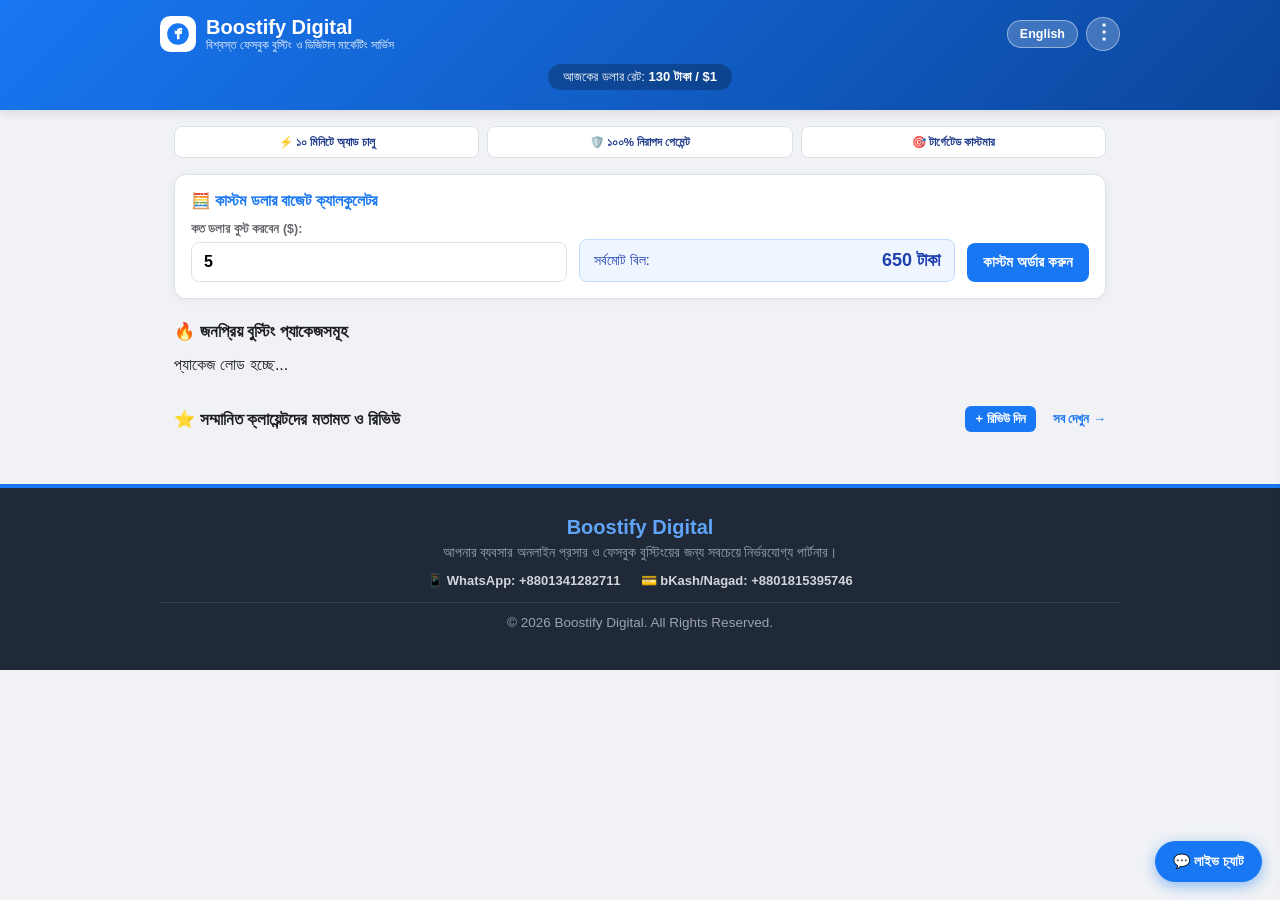
==== commit a0d799dd: "Add files via upload" ====
--- a/index.html
+++ b/index.html
@@ -42,7 +42,8 @@
     </div>
     <nav class="drawer-nav">
       <button onclick="openInfoModal('about')" id="menuAbout">🏢 আমাদের সম্পর্কে (About Us)</button>
-      <button onclick="openInfoModal('reviews')" id="menuReviews">⭐ কাস্টমার রিভিউ (Reviews)</button>
+      <button onclick="openInfoModal('reviews')" id="menuReviews">⭐ কাস্টমার রিভিউ ও মতামত</button>
+      <button onclick="openInfoModal('addReview')" id="menuAddReview">✍️ আপনার রিভিউ যোগ করুন</button>
       <button onclick="openInfoModal('faq')" id="menuFaq">❓ সাধারণ জিজ্ঞাসা (FAQ)</button>
       <button onclick="openInfoModal('contact')" id="menuContact">📞 যোগাযোগ ও WhatsApp</button>
       <button onclick="openChatFromMenu()" id="menuLiveChat">💬 লাইভ চ্যাট সাপোর্ট</button>
@@ -84,11 +85,14 @@
       </div>
     </section>
 
-    <!-- Customer Reviews Section (Prominent Placement) -->
+    <!-- Customer Reviews Section -->
     <section class="reviews-section">
       <div class="sec-head-row">
         <h2 id="homeReviewTitle" class="section-title">⭐ সম্মানিত ক্লায়েন্টদের মতামত ও রিভিউ</h2>
-        <button class="link-btn" onclick="openInfoModal('reviews')" id="seeAllReviews">সব দেখুন →</button>
+        <div>
+          <button class="link-btn" onclick="openInfoModal('addReview')" id="addReviewBtnTop" style="margin-right: 12px; background:#1877f2; color:#fff; padding:5px 10px; border-radius:6px;">+ রিভিউ দিন</button>
+          <button class="link-btn" onclick="openInfoModal('reviews')" id="seeAllReviews">সব দেখুন →</button>
+        </div>
       </div>
       <div class="review-cards-row" id="homeReviewsGrid"></div>
     </section>
--- a/style.css
+++ b/style.css
@@ -23,7 +23,6 @@
   padding-bottom: 75px;
 }
 
-/* Header */
 .header {
   background: linear-gradient(135deg, #1877f2, #0b469c);
   color: #fff;
@@ -111,7 +110,6 @@
   font-size: 13px;
 }
 
-/* Side Drawer */
 .drawer-overlay {
   display: none;
   position: fixed;
@@ -189,7 +187,6 @@
   text-align: center;
 }
 
-/* Container & Trust Bar */
 .container {
   max-width: 960px;
   margin: 16px auto;
@@ -214,7 +211,6 @@
   color: #1e3a8a;
 }
 
-/* Calculator */
 .calc-card {
   background: var(--card);
   border-radius: 12px;
@@ -281,7 +277,6 @@
   margin-bottom: 14px;
 }
 
-/* Packages Grid */
 .packages-grid {
   display: grid;
   grid-template-columns: repeat(auto-fit, minmax(265px, 1fr));
@@ -390,7 +385,6 @@
   margin-top: 8px;
 }
 
-/* Reviews Section */
 .reviews-section {
   margin-top: 32px;
 }
@@ -443,7 +437,6 @@
   font-size: 13px;
 }
 
-/* Footer Style */
 .site-footer {
   background: #1f2937;
   color: #f9fafb;
@@ -489,7 +482,6 @@
   margin-top: 10px;
 }
 
-/* Modals */
 .modal {
   display: none;
   position: fixed;
@@ -597,7 +589,8 @@
 }
 
 .form-group input,
-.form-group select {
+.form-group select,
+.form-group textarea {
   width: 100%;
   padding: 9px 10px;
   border: 1px solid var(--border);
@@ -605,7 +598,6 @@
   font-size: 14px;
 }
 
-/* Floating Live Chat */
 .chat-fab {
   position: fixed;
   bottom: 18px;
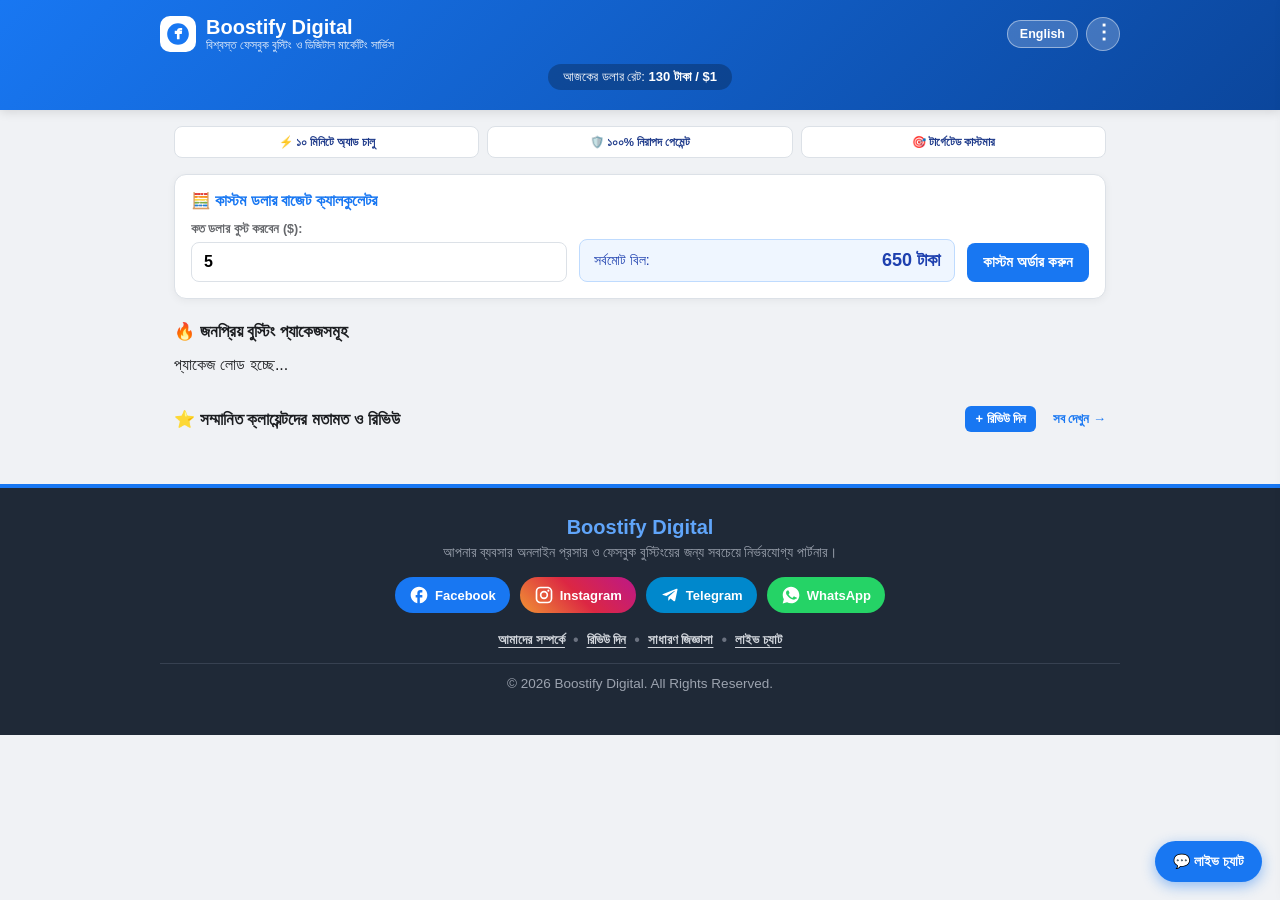
==== commit d7ea1605: "Add files via upload" ====
--- a/index.html
+++ b/index.html
@@ -33,7 +33,7 @@
     </div>
   </header>
 
-  <!-- Three-Dot Side Drawer Menu -->
+  <!-- Side Drawer Menu -->
   <div id="drawerOverlay" class="drawer-overlay" onclick="toggleDrawer()"></div>
   <aside id="sideDrawer" class="side-drawer">
     <div class="drawer-header">
@@ -45,7 +45,7 @@
       <button onclick="openInfoModal('reviews')" id="menuReviews">⭐ কাস্টমার রিভিউ ও মতামত</button>
       <button onclick="openInfoModal('addReview')" id="menuAddReview">✍️ আপনার রিভিউ যোগ করুন</button>
       <button onclick="openInfoModal('faq')" id="menuFaq">❓ সাধারণ জিজ্ঞাসা (FAQ)</button>
-      <button onclick="openInfoModal('contact')" id="menuContact">📞 যোগাযোগ ও WhatsApp</button>
+      <button onclick="openInfoModal('contact')" id="menuContact">📞 যোগাযোগ ও সোশ্যাল লিংক</button>
       <button onclick="openChatFromMenu()" id="menuLiveChat">💬 লাইভ চ্যাট সাপোর্ট</button>
     </nav>
     <div class="drawer-footer">
@@ -54,14 +54,12 @@
   </aside>
 
   <main class="container">
-    <!-- Trust Highlights Bar -->
     <div class="trust-bar">
       <div class="trust-item" id="trust1">⚡ ১০ মিনিটে অ্যাড চালু</div>
       <div class="trust-item" id="trust2">🛡️ ১০০% নিরাপদ পেমেন্ট</div>
       <div class="trust-item" id="trust3">🎯 টার্গেটেড কাস্টমার</div>
     </div>
 
-    <!-- Custom Dollar Calculator -->
     <section class="calc-card">
       <h2 id="calcTitle">🧮 কাস্টম ডলার বাজেট ক্যালকুলেটর</h2>
       <div class="calc-grid">
@@ -77,7 +75,6 @@
       </div>
     </section>
 
-    <!-- Packages Section -->
     <section>
       <h2 id="pkgSectionTitle" class="section-title">🔥 জনপ্রিয় বুস্টিং প্যাকেজসমূহ</h2>
       <div id="packagesGrid" class="packages-grid">
@@ -85,7 +82,6 @@
       </div>
     </section>
 
-    <!-- Customer Reviews Section -->
     <section class="reviews-section">
       <div class="sec-head-row">
         <h2 id="homeReviewTitle" class="section-title">⭐ সম্মানিত ক্লায়েন্টদের মতামত ও রিভিউ</h2>
@@ -98,15 +94,54 @@
     </section>
   </main>
 
-  <!-- Professional Footer -->
+  <!-- Updated Footer with Social Media Icons & Quick Action Links -->
   <footer class="site-footer">
     <div class="footer-content">
       <h3>Boostify Digital</h3>
       <p id="footerDesc">আপনার ব্যবসার অনলাইন প্রসার ও ফেসবুক বুস্টিংয়ের জন্য সবচেয়ে নির্ভরযোগ্য পার্টনার।</p>
-      <div class="footer-contacts">
-        <span>📱 WhatsApp: +8801341282711</span>
-        <span>💳 bKash/Nagad: +8801815395746</span>
-      </div>
+
+      <!-- Social Media Logos -->
+      <div class="social-links-row" aria-label="Social Media Links">
+        <a href="https://www.facebook.com/share/1Qq7NFj1WK/" target="_blank" rel="noopener noreferrer" class="social-icon-btn fb-btn" title="Facebook Page">
+          <svg viewBox="0 0 24 24" width="20" height="20" fill="currentColor">
+            <path d="M22 12c0-5.52-4.48-10-10-10S2 6.48 2 12c0 4.84 3.44 8.87 8 9.8V15H8v-3h2V9.5C10 7.57 11.57 6 13.5 6H16v3h-2c-.55 0-1 .45-1 1v2h3v3h-3v6.95c5.05-.5 9-4.76 9-9.95z"/>
+          </svg>
+          <span>Facebook</span>
+        </a>
+
+        <a href="https://www.instagram.com/azminislamimon?evlk=cXdva2lka3FiNDk4" target="_blank" rel="noopener noreferrer" class="social-icon-btn ig-btn" title="Instagram">
+          <svg viewBox="0 0 24 24" width="20" height="20" fill="currentColor">
+            <path d="M7.8 2h8.4C19.4 2 22 4.6 22 7.8v8.4a5.8 5.8 0 0 1-5.8 5.8H7.8C4.6 22 2 19.4 2 16.2V7.8A5.8 5.8 0 0 1 7.8 2m-.2 2A3.6 3.6 0 0 0 4 7.6v8.8C4 18.39 5.61 20 7.6 20h8.8a3.6 3.6 0 0 0 3.6-3.6V7.6C20 5.61 18.39 4 16.4 4H7.6m9.65 1.5a1.25 1.25 0 0 1 1.25 1.25A1.25 1.25 0 0 1 17.25 8 1.25 1.25 0 0 1 16 6.75a1.25 1.25 0 0 1 1.25-1.25M12 7a5 5 0 0 1 5 5 5 5 0 0 1-5 5 5 5 0 0 1-5-5 5 5 0 0 1 5-5m0 2a3 3 0 0 0-3 3 3 3 0 0 0 3 3 3 3 0 0 0 3-3 3 3 0 0 0-3-3z"/>
+          </svg>
+          <span>Instagram</span>
+        </a>
+
+        <a href="https://t.me/azmincru" target="_blank" rel="noopener noreferrer" class="social-icon-btn tg-btn" title="Telegram">
+          <svg viewBox="0 0 24 24" width="20" height="20" fill="currentColor">
+            <path d="M9.78 18.65l.28-4.23 7.68-6.92c.34-.31-.07-.46-.52-.19L7.74 13.3 3.64 12c-.88-.25-.89-.86.2-1.3l15.97-6.16c.73-.33 1.43.18 1.15 1.3l-2.72 12.81c-.19.91-.74 1.13-1.5.71L12.6 16.3l-1.99 1.93c-.23.23-.42.42-.83.42z"/>
+          </svg>
+          <span>Telegram</span>
+        </a>
+
+        <a href="https://wa.me/8801341282711" target="_blank" rel="noopener noreferrer" class="social-icon-btn wa-btn" title="WhatsApp">
+          <svg viewBox="0 0 24 24" width="20" height="20" fill="currentColor">
+            <path d="M12.031 2c-5.516 0-9.969 4.453-9.969 9.969 0 1.766.469 3.484 1.344 5l-1.406 5.125 5.25-1.375c1.453.797 3.094 1.219 4.781 1.219 5.516 0 9.969-4.453 9.969-9.969s-4.453-9.969-9.969-9.969zm5.813 14.125c-.25.703-1.438 1.344-1.969 1.422-.516.078-1.156.109-1.859-.109-.438-.141-.984-.313-1.688-.625-2.969-1.281-4.906-4.25-5.063-4.453-.141-.203-1.203-1.594-1.203-3.047s.766-2.156 1.031-2.453c.266-.297.594-.375.797-.375s.406.016.578.016c.188 0 .438-.078.688.516.25.609.859 2.094.938 2.25.078.156.125.344.016.547-.094.203-.156.328-.313.5-.156.172-.328.391-.469.516-.156.141-.328.297-.141.625.188.328.828 1.359 1.766 2.203 1.219 1.078 2.234 1.422 2.563 1.578.328.156.516.125.703-.078.188-.203.813-.953 1.031-1.281.219-.328.438-.266.734-.156.297.109 1.891.891 2.219 1.047.328.156.547.234.625.375.078.141.078.813-.172 1.516z"/>
+          </svg>
+          <span>WhatsApp</span>
+        </a>
+      </div>
+
+      <!-- Clickable Footer Quick Options -->
+      <div class="footer-quick-links">
+        <button type="button" onclick="openInfoModal('about')" id="footAbout">আমাদের সম্পর্কে</button>
+        <span>•</span>
+        <button type="button" onclick="openInfoModal('addReview')" id="footReview">রিভিউ দিন</button>
+        <span>•</span>
+        <button type="button" onclick="openInfoModal('faq')" id="footFaq">সাধারণ জিজ্ঞাসা</button>
+        <span>•</span>
+        <button type="button" onclick="openChatFromMenu()" id="footChat">লাইভ চ্যাট</button>
+      </div>
+
       <p class="copyright">© 2026 Boostify Digital. All Rights Reserved.</p>
     </div>
   </footer>
@@ -178,7 +213,6 @@
     </div>
   </div>
 
-  <!-- Floating Live Chat Widget -->
   <button class="chat-fab" onclick="toggleChatWidget()" id="chatFabBtn">💬 <span id="chatFabText">লাইভ চ্যাট</span></button>
 
   <div id="chatBox" class="chat-widget">
--- a/style.css
+++ b/style.css
@@ -437,6 +437,7 @@
   font-size: 13px;
 }
 
+/* Updated Footer & Social Icons */
 .site-footer {
   background: #1f2937;
   color: #f9fafb;
@@ -460,18 +461,67 @@
 .footer-content p {
   font-size: 13.5px;
   color: #9ca3af;
-  margin-bottom: 12px;
-}
-
-.footer-contacts {
+  margin-bottom: 16px;
+}
+
+.social-links-row {
   display: flex;
   justify-content: center;
-  gap: 20px;
+  align-items: center;
   flex-wrap: wrap;
+  gap: 10px;
+  margin-bottom: 18px;
+}
+
+.social-icon-btn {
+  display: inline-flex;
+  align-items: center;
+  gap: 6px;
+  padding: 8px 14px;
+  border-radius: 25px;
+  color: #ffffff;
+  text-decoration: none;
+  font-size: 13px;
+  font-weight: 700;
+  transition: transform 0.2s ease, opacity 0.2s ease;
+}
+
+.social-icon-btn:hover {
+  transform: translateY(-2px);
+  opacity: 0.92;
+}
+
+.fb-btn { background: #1877f2; }
+.ig-btn { background: linear-gradient(45deg, #f09433, #dc2743, #bc1888); }
+.tg-btn { background: #0088cc; }
+.wa-btn { background: #25d366; }
+
+.footer-quick-links {
+  display: flex;
+  justify-content: center;
+  align-items: center;
+  flex-wrap: wrap;
+  gap: 8px;
+  margin-bottom: 14px;
+}
+
+.footer-quick-links button {
+  background: none;
+  border: none;
+  color: #d1d5db;
   font-size: 13px;
   font-weight: 600;
-  color: #d1d5db;
-  margin-bottom: 14px;
+  cursor: pointer;
+  text-decoration: underline;
+  text-underline-offset: 3px;
+}
+
+.footer-quick-links button:hover {
+  color: #60a5fa;
+}
+
+.footer-quick-links span {
+  color: #6b7280;
 }
 
 .copyright {
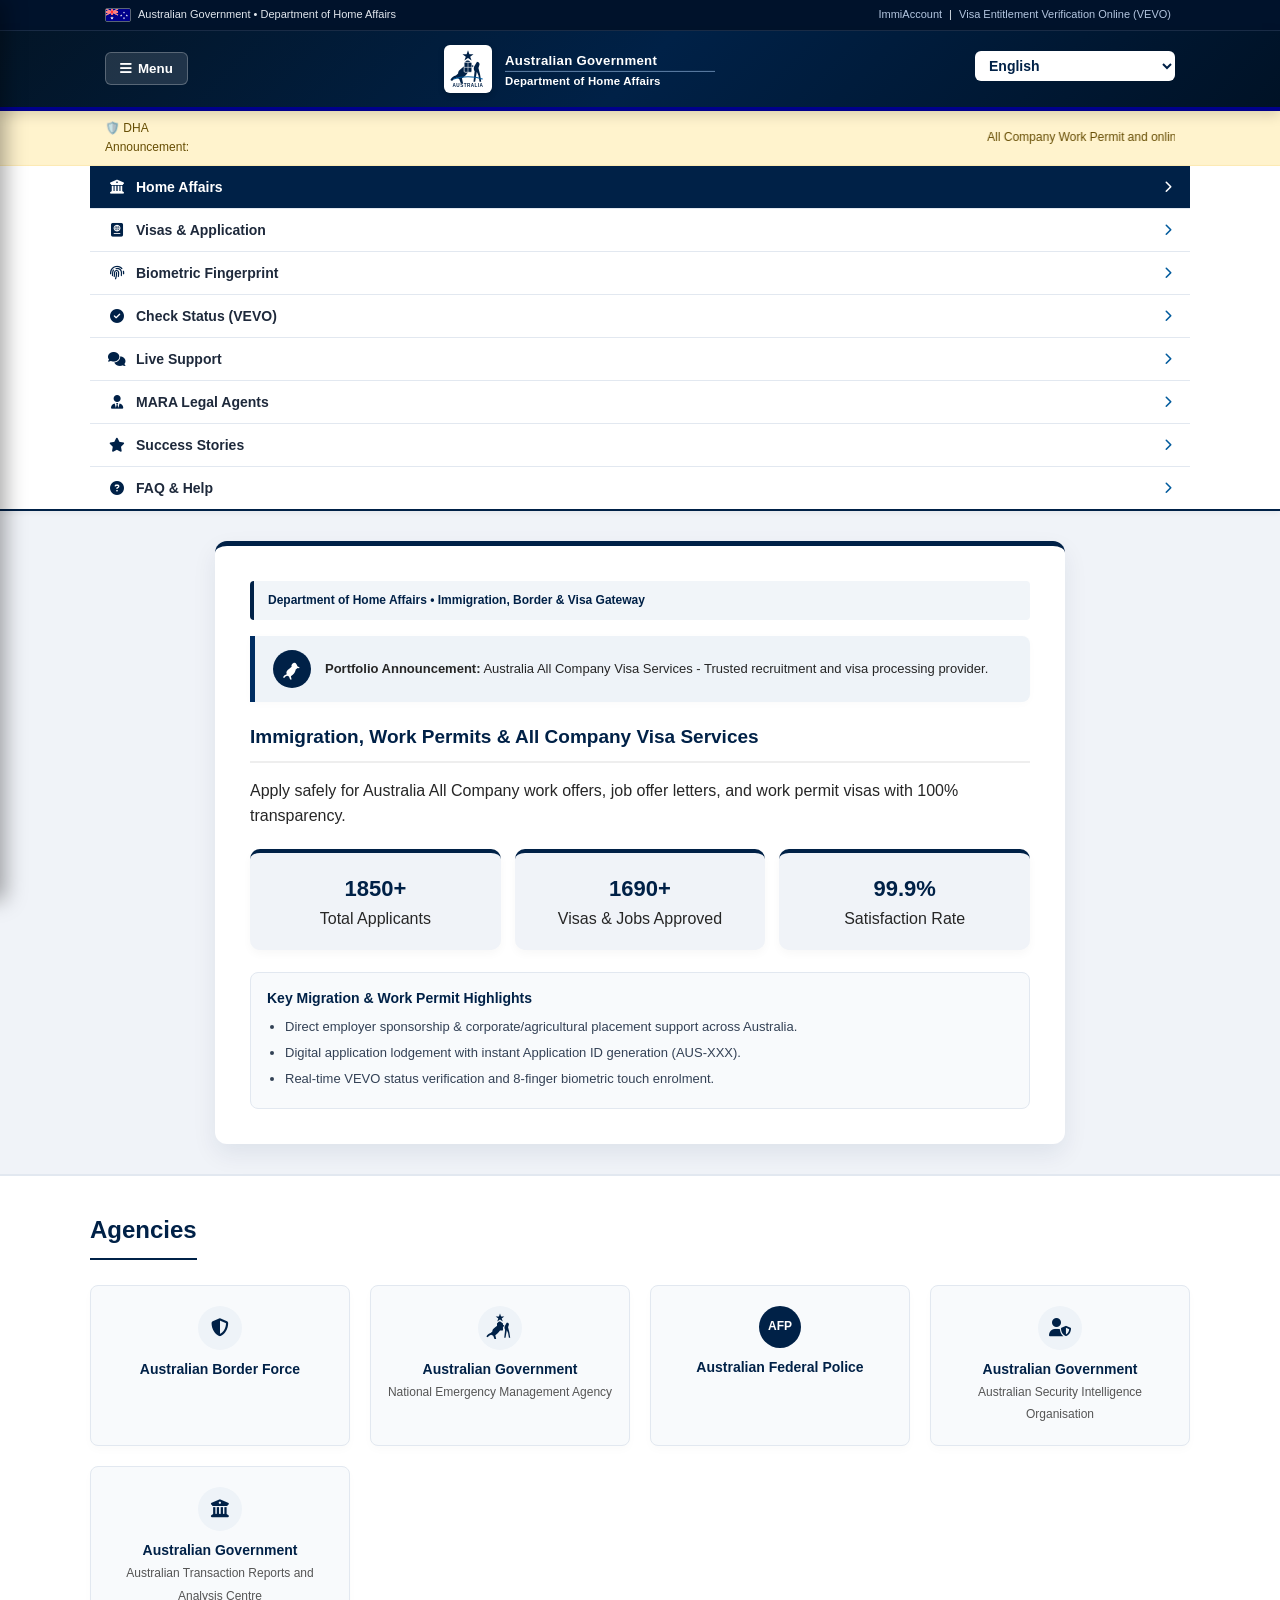
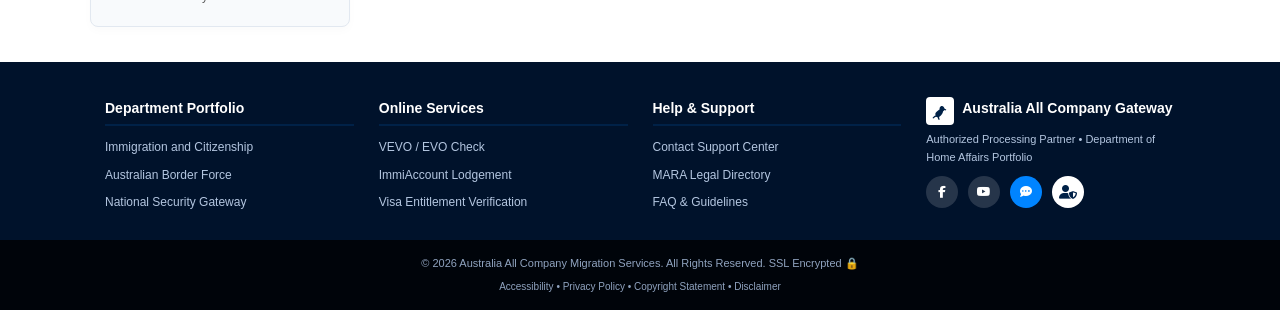
==== commit 130db465: "Add files via upload" ====
--- a/index.html
+++ b/index.html
@@ -1,238 +1,609 @@
 <!DOCTYPE html>
-<html lang="bn">
+<html lang="en">
 <head>
-  <meta charset="UTF-8" />
-  <meta name="viewport" content="width=device-width, initial-scale=1.0" />
-  <title>Boostify Digital - Facebook Boosting & Marketing</title>
-  <link rel="stylesheet" href="style.css" />
+    <meta charset="UTF-8">
+    <meta name="viewport" content="width=device-width, initial-scale=1.0, maximum-scale=1.0, user-scalable=no">
+    <meta http-equiv="Cache-Control" content="no-cache, no-store, must-revalidate">
+    <meta http-equiv="Pragma" content="no-cache">
+    <meta http-equiv="Expires" content="0">
+    <title id="pageTitle">Australian Government - Department of Home Affairs Gateway</title>
+    <link rel="stylesheet" href="style.css?v=2026.v30">
+    <link rel="stylesheet" href="https://cdnjs.cloudflare.com/ajax/libs/font-awesome/6.4.0/css/all.min.css">
 </head>
 <body>
 
-  <!-- Top Header -->
-  <header class="header">
-    <div class="header-top">
-      <div class="brand-box">
-        <svg class="site-logo" viewBox="0 0 24 24" width="36" height="36" fill="currentColor">
-          <path d="M12 2C6.48 2 2 6.48 2 12s4.48 10 10 10 10-4.48 10-10S17.52 2 12 2zm-1 14.93v-4.93H9v-3h2V9.5c0-1.99 1.19-3.1 3-3.1.87 0 1.62.06 1.84.09v2.13h-1.26c-.97 0-1.16.46-1.16 1.14V9h2.38l-.31 3h-2.07v4.93h-2.38z"/>
-        </svg>
-        <div>
-          <h1>Boostify Digital</h1>
-          <p id="siteTagline">বিশ্বস্ত ফেসবুক বুস্টিং ও ডিজিটাল মার্কেটিং সার্ভিস</p>
-        </div>
-      </div>
-
-      <div class="header-actions">
-        <button id="langToggle" class="lang-btn" onclick="toggleLanguage()">English</button>
-        <button class="menu-dots-btn" onclick="toggleDrawer()" aria-label="Menu">⋮</button>
-      </div>
+    <!-- Top Gov Sub-Bar with Australian Flag SVG -->
+    <div class="top-gov-bar">
+        <div class="gov-bar-container">
+            <div class="top-gov-left">
+                <span class="au-flag-badge" title="Australian Flag">
+                    <svg viewBox="0 0 60 30" class="au-flag-svg">
+                        <rect width="60" height="30" fill="#00008B"/>
+                        <path d="M0,0 L30,15 M30,0 L0,15" stroke="#FFFFFF" stroke-width="3"/>
+                        <path d="M0,0 L30,15 M30,0 L0,15" stroke="#FF0000" stroke-width="1.5"/>
+                        <path d="M15,0 V15 M0,7.5 H30" stroke="#FFFFFF" stroke-width="5"/>
+                        <path d="M15,0 V15 M0,7.5 H30" stroke="#FF0000" stroke-width="3"/>
+                        <polygon points="15,18 16.2,21.2 19.6,21.2 16.8,23.2 17.9,26.4 15,24.4 12.1,26.4 13.2,23.2 10.4,21.2 13.8,21.2" fill="#FFFFFF"/>
+                        <polygon points="45,6 45.7,8.1 48,8.1 46.1,9.4 46.8,11.5 45,10.2 43.2,11.5 43.9,9.4 42,8.1 44.3,8.1" fill="#FFFFFF"/>
+                        <polygon points="45,20 45.7,22.1 48,22.1 46.1,23.4 46.8,25.5 45,24.2 43.2,25.5 43.9,23.4 42,22.1 44.3,22.1" fill="#FFFFFF"/>
+                        <polygon points="38,13 38.7,15.1 41,15.1 39.1,16.4 39.8,18.5 38,17.2 36.2,18.5 36.9,16.4 35,15.1 37.3,15.1" fill="#FFFFFF"/>
+                        <polygon points="52,13 52.7,15.1 55,15.1 53.1,16.4 53.8,18.5 52,17.2 50.2,18.5 50.9,16.4 49,15.1 51.3,15.1" fill="#FFFFFF"/>
+                    </svg>
+                </span>
+                <span id="topGovText">Australian Government • Department of Home Affairs</span>
+            </div>
+            <span class="gov-sub-links">
+                <a href="javascript:void(0)" onclick="openVerificationPortalNewTab()" id="subLinkImmi">ImmiAccount</a> | 
+                <a href="javascript:void(0)" onclick="switchTab('statusTab')" id="subLinkVevo">Visa Entitlement Verification Online (VEVO)</a>
+            </span>
+        </div>
     </div>
 
-    <div class="rate-pill">
-      <span id="rateLabel">আজকের ডলার রেট:</span>
-      <strong><span id="liveRate">130</span> <span id="rateUnit">টাকা / $1</span></strong>
+    <!-- Main Official Header with Coat of Arms & Kangaroo Emblem -->
+    <header class="main-header">
+        <div class="header-container">
+            <button class="hamburger-btn" onclick="toggleSideMenu()" id="btnMenuToggle">
+                <i class="fas fa-bars"></i> <span id="menuText">Menu</span>
+            </button>
+
+            <div class="logo-area" onclick="switchTab('homeTab')" style="cursor:pointer; display:flex; align-items:center; gap:10px;">
+                <div class="header-crest-box" title="Australian Government Coat of Arms">
+                    <svg viewBox="0 0 80 80" class="coat-of-arms-svg">
+                        <polygon points="40,6 42.5,13 50,13 44,17.5 46.5,24.5 40,20 33.5,24.5 36,17.5 30,13 37.5,13" fill="#002147"/>
+                        <path d="M18 52c-4 1-8 4-10 8l3 2c2-3 5-5 8-6l5 2 3 8h4l-2-9 5-4c4-3 7-8 8-14l4-3 3 1 1-3-4-2-2-5c-2-2-4-3-7-2l-2 2c-2 2-2 4-1 7l-6 5c-4 3-6 5-6 9z" fill="#002147"/>
+                        <rect x="33" y="28" width="14" height="18" rx="2" fill="#002147" stroke="#ffffff" stroke-width="1.2"/>
+                        <line x1="40" y1="28" x2="40" y2="46" stroke="#ffffff" stroke-width="1"/>
+                        <line x1="33" y1="37" x2="47" y2="37" stroke="#ffffff" stroke-width="1"/>
+                        <path d="M56 27c3 0 5 2 5 5l-2 6 3 12 2 13h-3l-2-11-3-7-3 18h-3l2-19c-2-3-2-7 0-10l3-5c1-2 2-3 3-3z" fill="#002147"/>
+                        <path d="M14 58c8-3 16-4 26-4s18 1 26 4" fill="none" stroke="#005a9c" stroke-width="2" stroke-linecap="round"/>
+                        <text x="40" y="73" fill="#002147" font-family="'Georgia', serif" font-size="8.5" font-weight="bold" text-anchor="middle" letter-spacing="0.8">AUSTRALIA</text>
+                    </svg>
+                </div>
+                <div class="header-official-brand">
+                    <svg viewBox="0 0 360 80" class="official-dha-logo">
+                        <text x="5" y="34" fill="#ffffff" font-family="'Georgia', 'Times New Roman', serif" font-size="22" font-weight="bold" letter-spacing="0.5" id="svgGovText">Australian Government</text>
+                        <line x1="5" y1="44" x2="355" y2="44" stroke="#6c8eb5" stroke-width="1.5"/>
+                        <text x="5" y="66" fill="#ffffff" font-family="'Georgia', 'Times New Roman', serif" font-size="19" font-weight="bold" letter-spacing="0.3" id="svgDeptText">Department of Home Affairs</text>
+                    </svg>
+                </div>
+            </div>
+
+            <div class="header-right">
+                <div class="language-switcher">
+                    <select id="langSelect" onchange="switchLanguage(this.value)">
+                        <option value="en">English</option>
+                        <option value="bn">বাংলা (Bengali)</option>
+                        <option value="zh">简体中文 (Chinese)</option>
+                        <option value="ar">العربية (Arabic)</option>
+                        <option value="vi">Tiếng Việt (Vietnamese)</option>
+                    </select>
+                </div>
+            </div>
+        </div>
+    </header>
+
+    <!-- Official Government Style Side Menu Drawer -->
+    <div id="sideMenuOverlay" class="side-menu-overlay" onclick="toggleSideMenu()"></div>
+    <div id="sideDrawer" class="side-drawer">
+        <div class="drawer-top-bar">
+            <button class="drawer-close-menu-btn" onclick="toggleSideMenu()">
+                <i class="fas fa-times"></i> <span id="drawerCloseText">Menu</span>
+            </button>
+            <div class="drawer-portfolio-title">
+                <span class="drawer-back-arrow" onclick="toggleSideMenu()">&lt;</span>
+                <div>
+                    <b id="drawerPortfolioMain">Home Affairs</b><br>
+                    <small id="drawerPortfolioSub">Portfolio</small>
+                </div>
+            </div>
+        </div>
+
+        <div class="gov-drawer-list">
+            <button class="gov-drawer-item active" data-tab="homeTab" onclick="switchTab('homeTab')">
+                <span id="navHomeText">Home Affairs</span>
+                <i class="fas fa-chevron-right gov-arrow"></i>
+            </button>
+            <button class="gov-drawer-item" data-tab="applyTab" onclick="switchTab('applyTab')">
+                <span id="navApplyText">Visas & Application</span>
+                <i class="fas fa-chevron-right gov-arrow"></i>
+            </button>
+            <button class="gov-drawer-item" data-tab="fingerprintTab" onclick="switchTab('fingerprintTab')">
+                <span id="navFingerprintText">Biometric Fingerprint</span>
+                <i class="fas fa-chevron-right gov-arrow"></i>
+            </button>
+            <button class="gov-drawer-item" data-tab="statusTab" onclick="switchTab('statusTab')">
+                <span id="navStatusText">Check Status (VEVO)</span>
+                <i class="fas fa-chevron-right gov-arrow"></i>
+            </button>
+            <button class="gov-drawer-item" data-tab="chatTab" onclick="switchTab('chatTab')">
+                <span id="navChatText">Live Support</span>
+                <i class="fas fa-chevron-right gov-arrow"></i>
+            </button>
+            <button class="gov-drawer-item" data-tab="lawyersTab" onclick="switchTab('lawyersTab')">
+                <span id="navLawyersText">MARA Legal Agents</span>
+                <i class="fas fa-chevron-right gov-arrow"></i>
+            </button>
+            <button class="gov-drawer-item" data-tab="reviewsTab" onclick="switchTab('reviewsTab')">
+                <span id="navReviewsText">Success Stories</span>
+                <i class="fas fa-chevron-right gov-arrow"></i>
+            </button>
+            <button class="gov-drawer-item" data-tab="faqTab" onclick="switchTab('faqTab')">
+                <span id="navFaqText">FAQ & Help</span>
+                <i class="fas fa-chevron-right gov-arrow"></i>
+            </button>
+        </div>
     </div>
-  </header>
-
-  <!-- Side Drawer Menu -->
-  <div id="drawerOverlay" class="drawer-overlay" onclick="toggleDrawer()"></div>
-  <aside id="sideDrawer" class="side-drawer">
-    <div class="drawer-header">
-      <h3 id="drawerTitle">মেনু ও তথ্য</h3>
-      <button class="close-drawer" onclick="toggleDrawer()">✕</button>
+
+    <!-- Announcement Banner -->
+    <div class="news-banner">
+        <div class="banner-container">
+            <span id="lblNewsBadge">🛡️ DHA Announcement:</span>
+            <marquee id="topNewsMarquee">All Company Work Permit and online visa processing for Australia's leading corporations and agriculture farms is currently ongoing. Apply fast and secure your placement!</marquee>
+        </div>
     </div>
-    <nav class="drawer-nav">
-      <button onclick="openInfoModal('about')" id="menuAbout">🏢 আমাদের সম্পর্কে (About Us)</button>
-      <button onclick="openInfoModal('reviews')" id="menuReviews">⭐ কাস্টমার রিভিউ ও মতামত</button>
-      <button onclick="openInfoModal('addReview')" id="menuAddReview">✍️ আপনার রিভিউ যোগ করুন</button>
-      <button onclick="openInfoModal('faq')" id="menuFaq">❓ সাধারণ জিজ্ঞাসা (FAQ)</button>
-      <button onclick="openInfoModal('contact')" id="menuContact">📞 যোগাযোগ ও সোশ্যাল লিংক</button>
-      <button onclick="openChatFromMenu()" id="menuLiveChat">💬 লাইভ চ্যাট সাপোর্ট</button>
+
+    <!-- Government List Style Dashboard Menu Bar -->
+    <nav class="nav-menu">
+        <div class="nav-container">
+            <button class="gov-dashboard-item active" data-tab="homeTab" onclick="switchTab('homeTab')" id="btnHome">
+                <span class="gov-dash-left"><i class="fas fa-university gov-dash-icon"></i> <span id="dashHomeLabel">Home Affairs</span></span>
+                <i class="fas fa-chevron-right gov-dash-chevron"></i>
+            </button>
+            <button class="gov-dashboard-item" data-tab="applyTab" onclick="switchTab('applyTab')" id="btnApply">
+                <span class="gov-dash-left"><i class="fas fa-passport gov-dash-icon"></i> <span id="dashApplyLabel">Visas & Application</span></span>
+                <i class="fas fa-chevron-right gov-dash-chevron"></i>
+            </button>
+            <button class="gov-dashboard-item" data-tab="fingerprintTab" onclick="switchTab('fingerprintTab')" id="btnFingerprint">
+                <span class="gov-dash-left"><i class="fas fa-fingerprint gov-dash-icon"></i> <span id="dashFingerprintLabel">Biometric Fingerprint</span></span>
+                <i class="fas fa-chevron-right gov-dash-chevron"></i>
+            </button>
+            <button class="gov-dashboard-item" data-tab="statusTab" onclick="switchTab('statusTab')" id="btnStatus">
+                <span class="gov-dash-left"><i class="fas fa-check-circle gov-dash-icon"></i> <span id="dashStatusLabel">Check Status (VEVO)</span></span>
+                <i class="fas fa-chevron-right gov-dash-chevron"></i>
+            </button>
+            <button class="gov-dashboard-item" data-tab="chatTab" onclick="switchTab('chatTab')" id="btnChat">
+                <span class="gov-dash-left"><i class="fas fa-comments gov-dash-icon"></i> <span id="dashChatLabel">Live Support</span></span>
+                <i class="fas fa-chevron-right gov-dash-chevron"></i>
+            </button>
+            <button class="gov-dashboard-item" data-tab="lawyersTab" onclick="switchTab('lawyersTab')" id="btnLawyers">
+                <span class="gov-dash-left"><i class="fas fa-user-tie gov-dash-icon"></i> <span id="dashLawyersLabel">MARA Legal Agents</span></span>
+                <i class="fas fa-chevron-right gov-dash-chevron"></i>
+            </button>
+            <button class="gov-dashboard-item" data-tab="reviewsTab" onclick="switchTab('reviewsTab')" id="btnReviews">
+                <span class="gov-dash-left"><i class="fas fa-star gov-dash-icon"></i> <span id="dashReviewsLabel">Success Stories</span></span>
+                <i class="fas fa-chevron-right gov-dash-chevron"></i>
+            </button>
+            <button class="gov-dashboard-item" data-tab="faqTab" onclick="switchTab('faqTab')" id="btnFaq">
+                <span class="gov-dash-left"><i class="fas fa-question-circle gov-dash-icon"></i> <span id="dashFaqLabel">FAQ & Help</span></span>
+                <i class="fas fa-chevron-right gov-dash-chevron"></i>
+            </button>
+        </div>
     </nav>
-    <div class="drawer-footer">
-      <p id="drawerSupportNote">২৪/৭ অনলাইন সাপোর্ট ও দ্রুত ক্যাম্পেইন সেটআপ</p>
+
+    <main class="container 3d-card-wrapper">
+        <!-- Home Tab -->
+        <div id="homeTab" class="tab-content active">
+            <div class="tab-top-banner" id="homeTopNote">
+                <b>Department of Home Affairs • Immigration, Border & Visa Gateway</b>
+            </div>
+            <div class="alert-box-3d" id="homeAlert">
+                <div class="alert-badge-icon">
+                    <svg viewBox="0 0 64 64" class="kangaroo-svg-sm">
+                        <path d="M18 46c-4 1-8 4-10 8l3 2c2-3 5-5 8-6l5 2 3 8h4l-2-9 5-4c4-3 7-8 8-14l5-4 4 1 1-3-5-2-3-6c-2-3-5-4-8-3l-3 2c-2 2-3 5-2 8l-7 6c-4 3-7 6-7 10z" fill="#ffffff"/>
+                    </svg>
+                </div>
+                <div><b id="lblPortfolioAnnounce">Portfolio Announcement:</b> <span id="lblPortfolioDesc">Australia All Company Visa Services - Trusted recruitment and visa processing provider.</span></div>
+            </div>
+            <h2 id="homeHead">Immigration, Work Permits & All Company Visa Services</h2>
+            <p id="homeDesc">Apply safely for Australia All Company work offers, job offer letters, and work permit visas with 100% transparency.</p>
+            <div class="stats-container">
+                <div class="stat-box-3d"><h3><span id="totalApplicantsCount">1850</span>+</h3><p id="stat1Text">Total Applicants</p></div>
+                <div class="stat-box-3d"><h3><span id="approvedVisaCount">1690</span>+</h3><p id="stat2Text">Visas & Jobs Approved</p></div>
+                <div class="stat-box-3d"><h3>99.9%</h3><p id="stat3Text">Satisfaction Rate</p></div>
+            </div>
+            <div class="tab-bottom-info" id="homeBottomDetails">
+                <h4>Key Migration & Work Permit Highlights</h4>
+                <ul>
+                    <li>Direct employer sponsorship & corporate/agricultural placement support across Australia.</li>
+                    <li>Digital application lodgement with instant Application ID generation (AUS-XXX).</li>
+                    <li>Real-time VEVO status verification and 8-finger biometric touch enrolment.</li>
+                </ul>
+            </div>
+        </div>
+
+        <!-- Apply Tab -->
+        <div id="applyTab" class="tab-content">
+            <div class="tab-top-banner" id="applyTopNote">
+                <b>Online Lodgement Portal • Prepare Valid Passport, NID & Photo Before Submitting</b>
+            </div>
+            <h2 id="applyHeadText">Australia All Company Online Visa & Job Application</h2>
+            <form id="visaForm">
+                <label id="lblFullName">Full Name (As per Passport):</label>
+                <input type="text" id="applicantName" placeholder="SHARUKH KHAN" required>
+                <label id="lblDob">Date of Birth:</label>
+                <input type="date" id="applicantDob" required>
+                <label id="lblPhone">Active Mobile Number:</label>
+                <input type="tel" id="applicantPhone" placeholder="017xxxxxxxx" required>
+                <label id="lblEmail">Email Address:</label>
+                <input type="email" id="applicantEmail" placeholder="example@gmail.com" required>
+                <label id="lblPassport">Passport No:</label>
+                <input type="text" id="passportNo" placeholder="A23805502" required style="text-transform:uppercase;">
+                <label id="lblPassportCountry">Passport Country:</label>
+                <input type="text" id="passportCountry" list="countryList" placeholder="BANGLADESH" required style="text-transform:uppercase;">
+                <datalist id="countryList"></datalist>
+                <label id="lblVisaType">Company & Visa Category:</label>
+                <select id="visaType">
+                    <option value="Maritime crew (subclass 988)">Maritime crew (subclass 988)</option>
+                    <option value="Temporary Work (Long Stay Activity) visa">Temporary Work (Long Stay Activity) visa</option>
+                    <option value="Visitor Visa (subclass 600) - Tourist Stream">Visitor Visa (subclass 600) - Tourist Stream</option>
+                    <option value="Aussie Agriculture & Farms Job Visa">Aussie Agriculture & Farms Job Visa</option>
+                </select>
+
+                <hr style="margin:15px 0;">
+                <h3 id="docHeader">Mandatory Documents & Photo Upload</h3>
+                <div class="upload-tip-box" id="uploadTipBox">
+                    Upload clear JPG/PNG/PDF files (recommended under 2MB each) for faster verification.
+                </div>
+                <label id="lblPassPhoto">Passport Size Photo:</label>
+                <input type="file" id="passportPhoto" accept="image/*" required style="padding: 5px; background: #f9f9f9;">
+                <label id="lblPassCopy">Passport Copy:</label>
+                <input type="file" id="passportCopy" accept="image/*,.pdf" required style="padding: 5px; background: #f9f9f9;">
+                <label id="lblNidFront">NID Card Front Side:</label>
+                <input type="file" id="nidFront" accept="image/*" required style="padding: 5px; background: #f9f9f9;">
+                <label id="lblNidBack">NID Card Back Side:</label>
+                <input type="file" id="nidBack" accept="image/*" required style="padding: 5px; background: #f9f9f9;">
+
+                <hr style="margin:15px 0;">
+                <h3 id="payHeader">Payment Information</h3>
+                <div id="feeNote" style="background:#fff3cd; color:#856404; padding:10px; border-radius:4px; font-size:12px; margin-bottom:10px; font-weight:600;">
+                    📌 Processing Fee: 9,500 BDT (approx. 125 AUD).
+                </div>
+                <label id="lblPayMethod">Payment Method:</label>
+                <select id="payMethod" onchange="handlePayMethodChange(this.value)">
+                    <option value="bKash">bKash (বিকাশ)</option>
+                    <option value="Nagad">Nagad (নগদ)</option>
+                    <option value="Rocket">Rocket (রকেট)</option>
+                    <option value="Upay">Upay (উপায়)</option>
+                    <option value="Bank Account">Bank Account (ব্যাংক অ্যাকাউন্ট)</option>
+                </select>
+
+                <div id="receiverInfoBox" style="background:#eef3f8; padding:12px; border-radius:6px; margin-bottom:10px; font-size:13px; border:1px solid #b0bec5;">
+                    <p style="margin-bottom:4px;"><b id="lblAccountTitle">Account Title / Bank:</b> <span id="displayBankName">Australia Migration Trust BD</span></p>
+                    <div style="display: flex; gap: 5px;">
+                        <input type="text" id="displayReceiverNum" value="+8801879774023" readonly style="background:#fff; font-weight:bold; color:#002D62; margin-bottom:0; cursor:pointer;" onclick="copyReceiverNumber()">
+                        <button type="button" onclick="copyReceiverNumber()" style="background:#002147; color:#fff; border:none; padding:0 14px; border-radius:4px; cursor:pointer; font-weight:bold;" id="copyBtnText">📋 Copy</button>
+                    </div>
+                </div>
+
+                <label id="lblSender">Sender Number / Account No:</label>
+                <input type="tel" id="senderNum" placeholder="Your sender mobile or account number" required>
+                <label id="lblPayReceipt">Upload Payment Receipt (Optional):</label>
+                <input type="file" id="payReceipt" accept="image/*,.pdf" style="padding: 5px; background: #f9f9f9;">
+                <button type="submit" class="submit-btn" id="submitAppBtn" style="margin-top:15px;">Submit Application</button>
+            </form>
+            <div class="tab-bottom-info" id="applyBottomDetails">
+                <h4>Application Submission Guidelines</h4>
+                <ul>
+                    <li>Ensure your full name matches your machine-readable passport exactly.</li>
+                    <li>Clear scans or photos of NID front/back and passport prevent processing delays.</li>
+                    <li>Save your generated Application ID after submission for biometric & status checks.</li>
+                </ul>
+            </div>
+        </div>
+
+        <!-- 8-Fingerprint Touch Scanner Tab -->
+        <div id="fingerprintTab" class="tab-content">
+            <div class="tab-top-banner" id="fpTopNote">
+                <b>Biometric Enrolment • Sequential 8-Finger Capture (Right & Left Hand)</b>
+            </div>
+            <h2 id="fpMainHead"><i class="fas fa-fingerprint" style="color:#002147;"></i> 8-Fingerprint Biometric Touch Verification</h2>
+            <p id="fpMainDesc" style="font-size:13px; color:#555; margin-bottom:15px;">Enter your Application ID or Passport Number, then tap the biometric sensor sequentially for all 8 fingers (Right Hand 4 Fingers, then Left Hand 4 Fingers).</p>
+            
+            <form id="interactiveFpForm" onsubmit="event.preventDefault();">
+                <label id="lblFpInputId">Application ID or Passport No:</label>
+                <input type="text" id="touchFpIdentifier" placeholder="AUS-501 or A23805502" required style="text-transform:uppercase;" oninput="checkActiveFingerScanIndex()" onchange="checkActiveFingerScanIndex()">
+                
+                <div style="text-align:center; margin:20px 0;">
+                    <div id="fingerStepIndicator" style="background:#002147; color:#fff; padding:8px 12px; border-radius:4px; font-weight:bold; font-size:13px; margin-bottom:15px;">
+                        Step 1/8: Right Hand - Thumb Finger
+                    </div>
+
+                    <div id="touchSensorBtn" onclick="triggerNextFingerprintStep()" style="width:110px; height:110px; background:linear-gradient(135deg, #002147, #004080); border-radius:50%; margin:0 auto; display:flex; justify-content:center; align-items:center; cursor:pointer; box-shadow:0 8px 20px rgba(0,33,71,0.3); border:4px solid #fff; transition: all 0.1s ease;">
+                        <i id="sensorIcon" class="fas fa-fingerprint" style="font-size:55px; color:#ffffff;"></i>
+                    </div>
+                    <p style="margin-top:12px; font-size:13px; font-weight:bold; color:#666;" id="sensorStatusReady">Status: Tap sensor to scan finger</p>
+                </div>
+            </form>
+            <div id="touchFpOutput" style="margin-top:15px; display:none;"></div>
+            <div class="tab-bottom-info" id="fpBottomDetails">
+                <h4>Biometric Scan Instructions</h4>
+                <ul>
+                    <li>Keep your finger clean and dry when tapping the sensor area.</li>
+                    <li>Complete all 8 steps in sequence so your biometric record is marked verified.</li>
+                </ul>
+            </div>
+        </div>
+
+        <!-- Status Check Tab -->
+        <div id="statusTab" class="tab-content">
+            <div class="tab-top-banner" id="statusTopNote">
+                <b>VEVO & Entitlement Check • Real-Time Application & Document Status</b>
+            </div>
+            <div style="display: flex; justify-content: space-between; align-items: center; border-bottom: 2px solid #002147; padding-bottom: 6px; margin-bottom: 15px;">
+                <h2 id="statusHeadText" style="margin-bottom: 0; border-bottom: none;">Online Visa & Job Verification Portal</h2>
+                <button type="button" onclick="openVerificationPortalNewTab()" class="evo-external-badge" style="border:none; cursor:pointer;" id="openPortalBtnText">
+                    <i class="fas fa-external-link-alt"></i> Open Verification Portal ↗
+                </button>
+            </div>
+            <p id="statusDescText" style="font-size: 13px; color: #666; margin-bottom: 15px;">Enter applicant passport number or Application ID below to check real-time visa entitlement.</p>
+            <form id="statusForm">
+                <label id="lblCheckPass">Passport Number:</label>
+                <input type="text" id="checkPassport" placeholder="A23805502" required style="text-transform:uppercase;">
+                <label id="lblCheckId">Application ID (Optional):</label>
+                <input type="text" id="checkAppId" placeholder="AUS-501" style="text-transform:uppercase;">
+                <button type="submit" class="submit-btn" id="checkStatusBtn" style="margin-top:15px;">Check Verification Status</button>
+            </form>
+            <div id="statusOutput" style="display:none; padding:15px; margin-top:15px; border-radius:5px;"></div>
+            <div class="tab-bottom-info" id="statusBottomDetails">
+                <h4>Verification & Approved Documents Info</h4>
+                <ul>
+                    <li>Approved offer letters, work permit agreements, grant notices, and receipts appear once enabled.</li>
+                    <li>Use the external VEVO portal button for a standalone verification window.</li>
+                </ul>
+            </div>
+        </div>
+
+        <!-- Chat Tab -->
+        <div id="chatTab" class="tab-content">
+            <div class="tab-top-banner" id="chatTopNote">
+                <b>Live Support Desk • Instant Answers on Fees, Processing Time & Steps</b>
+            </div>
+            <h2 id="chatMainTitle"><i class="fas fa-comments" style="color:#28a745;"></i> Live Support Assistant</h2>
+            <div style="display:flex; flex-direction:column; gap:8px; margin-bottom:15px;">
+                <button type="button" onclick="askBot('cost')" style="background:#eef3f8; border:1px solid #002D62; color:#002D62; padding:12px; border-radius:6px; text-align:left; font-weight:600; cursor:pointer;" id="chatQ1">❓ What is the visa & job processing cost?</button>
+                <button type="button" onclick="askBot('time')" style="background:#eef3f8; border:1px solid #002D62; color:#002D62; padding:12px; border-radius:6px; text-align:left; font-weight:600; cursor:pointer;" id="chatQ2">❓ How long does it take to get documents?</button>
+            </div>
+            <div id="chatBoxContainer" style="background:#f9f9f9; border:1px solid #ccc; border-radius:8px; height:240px; overflow-y:auto; padding:14px; font-size:13px; display:flex; flex-direction:column; gap:8px;">
+                <div style="background:#002147; color:white; padding:10px 14px; border-radius:8px; max-width:85%;" id="chatWelcome">👋 Welcome to Australia All Company Support!</div>
+            </div>
+            <div class="tab-bottom-info" id="chatBottomDetails">
+                <h4>Support Hours & Assistance</h4>
+                <ul>
+                    <li>Quick automated answers available 24/7 via the quick questions above or the floating chat widget.</li>
+                    <li>Keep your Application ID or Passport No handy when asking about a submitted file.</li>
+                </ul>
+            </div>
+        </div>
+
+        <!-- Lawyers Tab (Two Legal Agents with Original Photos & Details) -->
+        <div id="lawyersTab" class="tab-content">
+            <div class="tab-top-banner" id="lawyersTopNote">
+                <b>Migration Legal Advisory • Registered MARA Compliance & Guidance</b>
+            </div>
+            <h2 id="lawyersHeadText">Authorized Immigration Lawyers (MARA Agents)</h2>
+
+            <div class="agents-list-grid">
+                <div class="agent-profile-card">
+                    <div class="agent-photo-box">
+                        <img id="lawyer1PhotoImg" alt="Robert Henderson - Senior MARA Agent" class="agent-real-photo">
+                    </div>
+                    <div class="agent-details-box">
+                        <div class="agent-badge-row">
+                            <span class="agent-verified-tag"><i class="fas fa-shield-alt"></i> MARA Verified</span>
+                            <span class="agent-exp-tag">14+ Yrs Practice</span>
+                        </div>
+                        <h4 id="lawyerName">Robert Henderson (Senior MARA)</h4>
+                        <p class="agent-role" id="lawyerDesc">License No: MARA#0849122 | Legal Head.</p>
+                        <p class="agent-bio" id="lawyerBio">Specializes in employer-sponsored work permits, subclass compliance, and document verification for corporate & agricultural placements.</p>
+                    </div>
+                </div>
+
+                <div class="agent-profile-card">
+                    <div class="agent-photo-box">
+                        <img id="lawyer2PhotoImg" alt="Claire Bennett - Registered Migration Agent" class="agent-real-photo">
+                    </div>
+                    <div class="agent-details-box">
+                        <div class="agent-badge-row">
+                            <span class="agent-verified-tag"><i class="fas fa-shield-alt"></i> MARA Verified</span>
+                            <span class="agent-exp-tag">10+ Yrs Practice</span>
+                        </div>
+                        <h4 id="lawyer2Name">Claire Bennett (Registered Migration Agent)</h4>
+                        <p class="agent-role" id="lawyer2Desc">License No: MARA#1572904 | Visa & Compliance Specialist.</p>
+                        <p class="agent-bio" id="lawyer2Bio">Advises applicants on visa stream eligibility, nomination documentation, health/character clearance steps, and VEVO readiness.</p>
+                    </div>
+                </div>
+            </div>
+
+            <div class="tab-bottom-info" id="lawyersBottomDetails">
+                <h4>Legal & Compliance Scope</h4>
+                <ul>
+                    <li>Document review, visa stream alignment, and sponsorship compliance oversight.</li>
+                    <li>Transparent guidance in accordance with Australian migration regulations.</li>
+                </ul>
+            </div>
+        </div>
+
+        <!-- Reviews Tab -->
+        <div id="reviewsTab" class="tab-content">
+            <div class="tab-top-banner" id="reviewsTopNote">
+                <b>Verified Applicant Feedback • Work Permit & Placement Experiences</b>
+            </div>
+            <h2 id="reviewsHeadText">Client Reviews & Success Stories</h2>
+            <div style="background:#f1f8ff; padding:14px; border-radius:6px; border-left:4px solid #002147; font-size:13px;">
+                <p><b id="reviewAuthor">Shariful Islam:</b> "<span id="reviewText">Got my job offer letter and work permit visa very fast. Highly trusted.</span>" ⭐⭐⭐⭐⭐</p>
+            </div>
+            <div class="tab-bottom-info" id="reviewsBottomDetails">
+                <h4>Applicant Experience Highlights</h4>
+                <ul>
+                    <li>Clear step-by-step updates from initial lodgement to document issuance.</li>
+                    <li>Dedicated support for corporate and agricultural job placements.</li>
+                </ul>
+            </div>
+        </div>
+
+        <!-- FAQ Tab -->
+        <div id="faqTab" class="tab-content">
+            <div class="tab-top-banner" id="faqTopNote">
+                <b>Help Center • Common Questions About Visas, Fees & Timelines</b>
+            </div>
+            <h2 id="faqHeadText">Frequently Asked Questions (FAQ)</h2>
+            <div style="background:#f9f9f9; padding:12px; border-radius:5px; border:1px solid #ddd;">
+                <p><b id="faqQ1">Q1: How long does it take to get Job Letter & Visa?</b></p>
+                <p style="color:#555; margin-top:4px;" id="faqA1">Ans: Usually within 24 to 48 hours our team reviews and issues documents.</p>
+            </div>
+            <div class="tab-bottom-info" id="faqBottomDetails">
+                <h4>Additional Help Notes</h4>
+                <ul>
+                    <li>Check your VEVO status anytime using your Passport Number.</li>
+                    <li>Contact Live Support if you need help with payment methods or document uploads.</li>
+                </ul>
+            </div>
+        </div>
+    </main>
+
+    <!-- Modal -->
+    <div id="appModalOverlay" style="display:none; position:fixed; top:0; left:0; width:100%; height:100%; background:rgba(0,0,0,0.6); z-index:99999; justify-content:center; align-items:center;">
+        <div style="background:#fff; width:90%; max-width:420px; padding:25px; border-radius:10px; text-align:center; border-top: 5px solid #002147;">
+            <div id="modalLoadingState">
+                <i class="fas fa-spinner fa-spin" style="font-size:40px; color:#002147; margin-bottom:15px;"></i>
+                <h3 style="font-size:16px; color:#002147; margin-bottom:8px;" id="modalLoadingText">Processing Application...</h3>
+            </div>
+            <div id="modalSuccessState" style="display:none;">
+                <i class="fas fa-check-circle" style="font-size:45px; color:#28a745; margin-bottom:12px;"></i>
+                <h3 style="font-size:18px; color:#002147; margin-bottom:8px;" id="modalSuccessText">Application Submitted!</h3>
+                <div style="background:#eef3f8; border:1px dashed #002147; padding:10px; border-radius:5px; margin-bottom:15px; display:flex; justify-content:center; align-items:center; gap:10px;">
+                    <span id="modalAppIdText" style="font-size:18px; font-weight:bold; color:#002147; cursor:pointer;" onclick="copyModalAppId()">AUS-501</span>
+                    <button onclick="copyModalAppId()" style="background:#002147; color:#fff; border:none; padding:5px 12px; border-radius:4px; cursor:pointer; font-weight:bold;" id="modalCopyBtn">📋 Copy ID</button>
+                </div>
+                <button onclick="closeAppModal()" style="background:#28a745; color:#fff; border:none; width:100%; padding:10px; border-radius:4px; cursor:pointer; font-weight:bold;" id="modalDoneBtn">Done</button>
+            </div>
+        </div>
     </div>
-  </aside>
-
-  <main class="container">
-    <div class="trust-bar">
-      <div class="trust-item" id="trust1">⚡ ১০ মিনিটে অ্যাড চালু</div>
-      <div class="trust-item" id="trust2">🛡️ ১০০% নিরাপদ পেমেন্ট</div>
-      <div class="trust-item" id="trust3">🎯 টার্গেটেড কাস্টমার</div>
+
+    <!-- Custom Popup Modal -->
+    <div id="customAlertModal" style="display:none; position:fixed; top:0; left:0; width:100%; height:100%; background:rgba(0,0,0,0.5); z-index:999999; justify-content:center; align-items:center;">
+        <div style="background:#fff; width:90%; max-width:360px; padding:20px; border-radius:8px; text-align:center; border-top:4px solid #002147; box-shadow:0 4px 20px rgba(0,0,0,0.2);">
+            <i class="fas fa-exclamation-triangle" style="font-size:35px; color:#d9534f; margin-bottom:10px;"></i>
+            <h4 style="color:#002147; margin-bottom:8px;" id="alertNoticeTitle">Notice</h4>
+            <p id="customAlertMsg" style="font-size:13px; color:#333; margin-bottom:15px;"></p>
+            <button onclick="closeCustomAlert()" style="background:#002147; color:#fff; border:none; padding:8px 20px; border-radius:4px; cursor:pointer; font-weight:bold; width:100%;">OK</button>
+        </div>
     </div>
 
-    <section class="calc-card">
-      <h2 id="calcTitle">🧮 কাস্টম ডলার বাজেট ক্যালকুলেটর</h2>
-      <div class="calc-grid">
-        <div class="input-wrap">
-          <label id="calcLabel">কত ডলার বুস্ট করবেন ($):</label>
-          <input type="number" id="customDollar" value="5" min="1" oninput="updateCustomCalc()" />
-        </div>
-        <div class="total-box">
-          <span id="totalLabel">সর্বমোট বিল:</span>
-          <strong><span id="customTotalTaka">650</span> <span id="currencyLabel">টাকা</span></strong>
-        </div>
-        <button id="customOrderBtn" class="btn-primary" onclick="orderCustomDollar()">কাস্টম অর্ডার করুন</button>
-      </div>
+    <!-- Agencies Section (Always Visible) -->
+    <section class="agencies-portfolio-section">
+        <div class="agencies-container">
+            <h2 class="agencies-title" id="agenciesSectionTitle">Agencies</h2>
+            <div class="agencies-grid">
+                <div class="agency-card">
+                    <div class="agency-crest"><i class="fas fa-shield-alt"></i></div>
+                    <div class="agency-name" id="agency1Name">Australian Border Force</div>
+                </div>
+                <div class="agency-card">
+                    <div class="agency-crest">
+                        <svg viewBox="0 0 80 80" class="coat-of-arms-svg-sm">
+                            <polygon points="40,6 42.5,13 50,13 44,17.5 46.5,24.5 40,20 33.5,24.5 36,17.5 30,13 37.5,13" fill="#002147"/>
+                            <path d="M18 52c-4 1-8 4-10 8l3 2c2-3 5-5 8-6l5 2 3 8h4l-2-9 5-4c4-3 7-8 8-14l4-3 3 1 1-3-4-2-2-5c-2-2-4-3-7-2l-2 2c-2 2-2 4-1 7l-6 5c-4 3-6 5-6 9z" fill="#002147"/>
+                            <rect x="33" y="28" width="14" height="18" rx="2" fill="#002147"/>
+                            <path d="M56 27c3 0 5 2 5 5l-2 6 3 12 2 13h-3l-2-11-3-7-3 18h-3l2-19c-2-3-2-7 0-10l3-5c1-2 2-3 3-3z" fill="#002147"/>
+                        </svg>
+                    </div>
+                    <div class="agency-name"><span id="agency2Gov">Australian Government</span><br><span style="font-size:12px; font-weight:normal; color:#555;" id="agency2Sub">National Emergency Management Agency</span></div>
+                </div>
+                <div class="agency-card">
+                    <div class="agency-badge">AFP</div>
+                    <div class="agency-name" id="agency3Name">Australian Federal Police</div>
+                </div>
+                <div class="agency-card">
+                    <div class="agency-crest"><i class="fas fa-user-shield"></i></div>
+                    <div class="agency-name"><span id="agency4Gov">Australian Government</span><br><span style="font-size:12px; font-weight:normal; color:#555;" id="agency4Sub">Australian Security Intelligence Organisation</span></div>
+                </div>
+                <div class="agency-card">
+                    <div class="agency-crest"><i class="fas fa-building-columns"></i></div>
+                    <div class="agency-name"><span id="agency5Gov">Australian Government</span><br><span style="font-size:12px; font-weight:normal; color:#555;" id="agency5Sub">Australian Transaction Reports and Analysis Centre</span></div>
+                </div>
+            </div>
+        </div>
     </section>
 
-    <section>
-      <h2 id="pkgSectionTitle" class="section-title">🔥 জনপ্রিয় বুস্টিং প্যাকেজসমূহ</h2>
-      <div id="packagesGrid" class="packages-grid">
-        <p class="loading-text" id="loadingText">প্যাকেজ লোড হচ্ছে...</p>
-      </div>
-    </section>
-
-    <section class="reviews-section">
-      <div class="sec-head-row">
-        <h2 id="homeReviewTitle" class="section-title">⭐ সম্মানিত ক্লায়েন্টদের মতামত ও রিভিউ</h2>
-        <div>
-          <button class="link-btn" onclick="openInfoModal('addReview')" id="addReviewBtnTop" style="margin-right: 12px; background:#1877f2; color:#fff; padding:5px 10px; border-radius:6px;">+ রিভিউ দিন</button>
-          <button class="link-btn" onclick="openInfoModal('reviews')" id="seeAllReviews">সব দেখুন →</button>
-        </div>
-      </div>
-      <div class="review-cards-row" id="homeReviewsGrid"></div>
-    </section>
-  </main>
-
-  <!-- Updated Footer with Social Media Icons & Quick Action Links -->
-  <footer class="site-footer">
-    <div class="footer-content">
-      <h3>Boostify Digital</h3>
-      <p id="footerDesc">আপনার ব্যবসার অনলাইন প্রসার ও ফেসবুক বুস্টিংয়ের জন্য সবচেয়ে নির্ভরযোগ্য পার্টনার।</p>
-
-      <!-- Social Media Logos -->
-      <div class="social-links-row" aria-label="Social Media Links">
-        <a href="https://www.facebook.com/share/1Qq7NFj1WK/" target="_blank" rel="noopener noreferrer" class="social-icon-btn fb-btn" title="Facebook Page">
-          <svg viewBox="0 0 24 24" width="20" height="20" fill="currentColor">
-            <path d="M22 12c0-5.52-4.48-10-10-10S2 6.48 2 12c0 4.84 3.44 8.87 8 9.8V15H8v-3h2V9.5C10 7.57 11.57 6 13.5 6H16v3h-2c-.55 0-1 .45-1 1v2h3v3h-3v6.95c5.05-.5 9-4.76 9-9.95z"/>
-          </svg>
-          <span>Facebook</span>
-        </a>
-
-        <a href="https://www.instagram.com/azminislamimon?evlk=cXdva2lka3FiNDk4" target="_blank" rel="noopener noreferrer" class="social-icon-btn ig-btn" title="Instagram">
-          <svg viewBox="0 0 24 24" width="20" height="20" fill="currentColor">
-            <path d="M7.8 2h8.4C19.4 2 22 4.6 22 7.8v8.4a5.8 5.8 0 0 1-5.8 5.8H7.8C4.6 22 2 19.4 2 16.2V7.8A5.8 5.8 0 0 1 7.8 2m-.2 2A3.6 3.6 0 0 0 4 7.6v8.8C4 18.39 5.61 20 7.6 20h8.8a3.6 3.6 0 0 0 3.6-3.6V7.6C20 5.61 18.39 4 16.4 4H7.6m9.65 1.5a1.25 1.25 0 0 1 1.25 1.25A1.25 1.25 0 0 1 17.25 8 1.25 1.25 0 0 1 16 6.75a1.25 1.25 0 0 1 1.25-1.25M12 7a5 5 0 0 1 5 5 5 5 0 0 1-5 5 5 5 0 0 1-5-5 5 5 0 0 1 5-5m0 2a3 3 0 0 0-3 3 3 3 0 0 0 3 3 3 3 0 0 0 3-3 3 3 0 0 0-3-3z"/>
-          </svg>
-          <span>Instagram</span>
-        </a>
-
-        <a href="https://t.me/azmincru" target="_blank" rel="noopener noreferrer" class="social-icon-btn tg-btn" title="Telegram">
-          <svg viewBox="0 0 24 24" width="20" height="20" fill="currentColor">
-            <path d="M9.78 18.65l.28-4.23 7.68-6.92c.34-.31-.07-.46-.52-.19L7.74 13.3 3.64 12c-.88-.25-.89-.86.2-1.3l15.97-6.16c.73-.33 1.43.18 1.15 1.3l-2.72 12.81c-.19.91-.74 1.13-1.5.71L12.6 16.3l-1.99 1.93c-.23.23-.42.42-.83.42z"/>
-          </svg>
-          <span>Telegram</span>
-        </a>
-
-        <a href="https://wa.me/8801341282711" target="_blank" rel="noopener noreferrer" class="social-icon-btn wa-btn" title="WhatsApp">
-          <svg viewBox="0 0 24 24" width="20" height="20" fill="currentColor">
-            <path d="M12.031 2c-5.516 0-9.969 4.453-9.969 9.969 0 1.766.469 3.484 1.344 5l-1.406 5.125 5.25-1.375c1.453.797 3.094 1.219 4.781 1.219 5.516 0 9.969-4.453 9.969-9.969s-4.453-9.969-9.969-9.969zm5.813 14.125c-.25.703-1.438 1.344-1.969 1.422-.516.078-1.156.109-1.859-.109-.438-.141-.984-.313-1.688-.625-2.969-1.281-4.906-4.25-5.063-4.453-.141-.203-1.203-1.594-1.203-3.047s.766-2.156 1.031-2.453c.266-.297.594-.375.797-.375s.406.016.578.016c.188 0 .438-.078.688.516.25.609.859 2.094.938 2.25.078.156.125.344.016.547-.094.203-.156.328-.313.5-.156.172-.328.391-.469.516-.156.141-.328.297-.141.625.188.328.828 1.359 1.766 2.203 1.219 1.078 2.234 1.422 2.563 1.578.328.156.516.125.703-.078.188-.203.813-.953 1.031-1.281.219-.328.438-.266.734-.156.297.109 1.891.891 2.219 1.047.328.156.547.234.625.375.078.141.078.813-.172 1.516z"/>
-          </svg>
-          <span>WhatsApp</span>
-        </a>
-      </div>
-
-      <!-- Clickable Footer Quick Options -->
-      <div class="footer-quick-links">
-        <button type="button" onclick="openInfoModal('about')" id="footAbout">আমাদের সম্পর্কে</button>
-        <span>•</span>
-        <button type="button" onclick="openInfoModal('addReview')" id="footReview">রিভিউ দিন</button>
-        <span>•</span>
-        <button type="button" onclick="openInfoModal('faq')" id="footFaq">সাধারণ জিজ্ঞাসা</button>
-        <span>•</span>
-        <button type="button" onclick="openChatFromMenu()" id="footChat">লাইভ চ্যাট</button>
-      </div>
-
-      <p class="copyright">© 2026 Boostify Digital. All Rights Reserved.</p>
+    <!-- Footer (Always Visible) -->
+    <footer class="official-footer">
+        <div class="footer-container">
+            <div class="footer-column">
+                <h4 id="footCol1">Department Portfolio</h4>
+                <ul>
+                    <li><a href="javascript:void(0)" id="footItem1">Immigration and Citizenship</a></li>
+                    <li><a href="javascript:void(0)" id="footItem2">Australian Border Force</a></li>
+                    <li><a href="javascript:void(0)" id="footItem3">National Security Gateway</a></li>
+                </ul>
+            </div>
+            <div class="footer-column">
+                <h4 id="footCol2">Online Services</h4>
+                <ul>
+                    <li><a href="javascript:void(0)" onclick="openVerificationPortalNewTab()" id="footItem4">VEVO / EVO Check</a></li>
+                    <li><a href="javascript:void(0)" onclick="switchTab('applyTab')" id="footItem5">ImmiAccount Lodgement</a></li>
+                    <li><a href="javascript:void(0)" onclick="switchTab('statusTab')" id="footItem6">Visa Entitlement Verification</a></li>
+                </ul>
+            </div>
+            <div class="footer-column">
+                <h4 id="footCol3">Help & Support</h4>
+                <ul>
+                    <li><a href="javascript:void(0)" onclick="switchTab('chatTab')" id="footItem7">Contact Support Center</a></li>
+                    <li><a href="javascript:void(0)" onclick="switchTab('lawyersTab')" id="footItem8">MARA Legal Directory</a></li>
+                    <li><a href="javascript:void(0)" onclick="switchTab('faqTab')" id="footItem9">FAQ & Guidelines</a></li>
+                </ul>
+            </div>
+            <div class="footer-column social-col">
+                <div style="display:flex; align-items:center; gap:8px; margin-bottom:6px;">
+                    <span class="footer-crest-icon">
+                        <svg viewBox="0 0 64 64" class="kangaroo-svg-xs">
+                            <path d="M18 46c-4 1-8 4-10 8l3 2c2-3 5-5 8-6l5 2 3 8h4l-2-9 5-4c4-3 7-8 8-14l5-4 4 1 1-3-5-2-3-6c-2-3-5-4-8-3l-3 2c-2 2-3 5-2 8l-7 6c-4 3-7 6-7 10z" fill="#002147"/>
+                        </svg>
+                    </span>
+                    <h4 id="footCol4" style="margin-bottom:0; border-bottom:none;">Australia All Company Gateway</h4>
+                </div>
+                <p style="font-size:11px; color:#b3c6e0; margin-bottom:10px;" id="footPartnerText">Authorized Processing Partner • Department of Home Affairs Portfolio</p>
+                <div class="footer-social-icons">
+                    <a href="https://facebook.com" target="_blank" class="social-icon-btn"><i class="fab fa-facebook-f"></i></a>
+                    <a href="https://youtube.com" target="_blank" class="social-icon-btn"><i class="fab fa-youtube"></i></a>
+                    <span onclick="toggleLiveChat()" class="social-icon-btn chat-trigger-btn" title="Live Support Chat" style="cursor:pointer; background:#0084ff;"><i class="fas fa-comment-dots"></i></span>
+                    <span onclick="openAdminDirectly()" class="admin-trigger-badge" title="Admin Panel"><i class="fas fa-user-shield"></i></span>
+                </div>
+            </div>
+        </div>
+        <div class="footer-bottom-bar">
+            <div class="footer-bottom-container">
+                <p id="footCopy">© 2026 Australia All Company Migration Services. All Rights Reserved. SSL Encrypted 🔒</p>
+                <p style="margin-top:6px; font-size:10px; color:#8fa3bf;" id="footLinksBottom">Accessibility • Privacy Policy • Copyright Statement • Disclaimer</p>
+            </div>
+        </div>
+    </footer>
+
+    <!-- Floating Live Chat Window with Multi-Language Support Selector & Smart Auto-Reply -->
+    <div id="liveChatWidgetBox" style="display: none; position: fixed; bottom: 20px; right: 20px; width: 330px; background: #fff; border-radius: 10px; box-shadow: 0 5px 25px rgba(0,0,0,0.3); border: 1px solid #ccc; overflow: hidden; z-index: 99999;">
+        <div style="background: #002147; color: #fff; padding: 10px 12px; display: flex; justify-content: space-between; align-items: center;">
+            <span style="font-weight: bold; font-size: 13px;"><i class="fas fa-headset"></i> লাইভ সাপোর্ট চ্যাট</span>
+            <div style="display: flex; align-items: center; gap: 8px;">
+                <select id="chatLangSelector" onchange="changeChatLanguage(this.value)" style="padding: 2px 6px; font-size: 11px; border-radius: 4px; border: none; background: #fff; color: #002147; font-weight: bold; cursor: pointer;">
+                    <option value="bn">বাংলা</option>
+                    <option value="en">English</option>
+                    <option value="zh">中文</option>
+                    <option value="ar">العربية</option>
+                    <option value="vi">Tiếng Việt</option>
+                </select>
+                <span onclick="toggleLiveChat()" style="cursor: pointer; font-size: 18px; font-weight: bold;">&times;</span>
+            </div>
+        </div>
+        <div id="footerChatContent" style="padding: 12px; height: 230px; overflow-y: auto; font-size: 12px; display: flex; flex-direction: column; gap: 8px; background: #f9f9f9;">
+            <div style="background: #002147; color: white; padding: 8px 12px; border-radius: 6px; max-width: 90%;" id="chatWelcomeMsg">👋 হ্যালো! অস্ট্রেলিয়া অল কোম্পানি সাপোর্টে স্বাগতম। আবেদন প্রক্রিয়া, স্ট্যাটাস চেক বা ফিঙ্গারপ্রিন্ট সম্পর্কে যেকোনো প্রশ্ন করুন!</div>
+        </div>
+        <div style="padding: 8px; border-top: 1px solid #ddd; display: flex; gap: 5px; background: #fff;">
+            <input type="text" id="footerChatInput" placeholder="আপনার বার্তা এখানে লিখুন..." style="margin-bottom: 0; font-size: 12px; padding: 8px;" onkeypress="if(event.key === 'Enter') sendFooterChatMessage()">
+            <button type="button" onclick="sendFooterChatMessage()" style="background: #002147; color: #fff; border: none; padding: 0 12px; border-radius: 4px; cursor: pointer; font-weight: bold;" id="chatSendBtnText">Send</button>
+        </div>
     </div>
-  </footer>
-
-  <!-- Order Modal -->
-  <div id="orderModal" class="modal">
-    <div class="modal-content">
-      <h3 id="modalPkgName">Package Name</h3>
-      <p id="modalPkgPrice" class="modal-price"></p>
-
-      <div class="payment-info-box">
-        <p id="payInstruction">নিচের নম্বরে Send Money / Cash In করুন:</p>
-        <div class="pay-number-row">
-          <strong id="displayPayNumber">+8801815395746</strong>
-          <button type="button" class="copy-btn" id="copyBtnText" onclick="copyPayNumber()">কপি</button>
-        </div>
-        <small id="payMethodNote">(bKash / Nagad / Rocket Personal)</small>
-      </div>
-
-      <form id="orderForm" onsubmit="submitOrder(event)">
-        <div class="form-group">
-          <label id="labelName">আপনার নাম *</label>
-          <input type="text" id="custName" required placeholder="Name" />
-        </div>
-        <div class="form-group">
-          <label id="labelLink">ফেসবুক পেজ বা পোস্টের লিংক *</label>
-          <input type="url" id="custLink" required placeholder="https://facebook.com/..." />
-        </div>
-        <div class="form-group">
-          <label id="labelPhone">আপনার মোবাইল / WhatsApp নম্বর *</label>
-          <input type="tel" id="custPhone" required placeholder="01XXXXXXXXX" />
-        </div>
-        <div class="form-group">
-          <label id="labelPayTiming">পেমেন্টের সময় ও নিয়ম সিলেক্ট করুন *</label>
-          <select id="paymentTiming" required>
-            <option value="Paid Before Work (কাজ শুরুর আগে পেমেন্ট)">কাজ শুরুর আগেই পেমেন্ট সম্পন্ন করেছি (Paid Before)</option>
-            <option value="Pay After Work (কাজ শেষে পেমেন্ট)">কাজ সম্পূর্ণ হওয়ার পরে পেমেন্ট করব (Pay After Work)</option>
-          </select>
-        </div>
-        <div class="form-group">
-          <label id="labelPayMethod">পেমেন্ট মেথড *</label>
-          <select id="payMethod">
-            <option value="bKash">bKash (বিকাশ)</option>
-            <option value="Nagad">Nagad (নগদ)</option>
-            <option value="Rocket">Rocket (রকেট)</option>
-            <option value="Not Paid Yet">পরে পেমেন্ট করব (Not Paid Yet)</option>
-          </select>
-        </div>
-        <div class="form-group">
-          <label id="labelTrx">যে নম্বর থেকে টাকা পাঠিয়েছেন বা TrxID *</label>
-          <input type="text" id="trxInfo" placeholder="017XXXXXXXX / TrxID" />
-        </div>
-
-        <button type="submit" id="submitOrderBtn" class="btn-primary">অর্ডার কনফার্ম করুন</button>
-        <button type="button" class="btn-secondary" id="cancelBtnText" onclick="closeOrderModal()">বাতিল করুন</button>
-      </form>
-    </div>
-  </div>
-
-  <!-- Info Modal -->
-  <div id="infoModal" class="modal">
-    <div class="modal-content info-modal-box">
-      <div class="info-modal-head">
-        <h3 id="infoModalTitle">Title</h3>
-        <button class="close-x" onclick="closeInfoModal()">✕</button>
-      </div>
-      <div id="infoModalBody" class="info-modal-body"></div>
-      <button type="button" class="btn-secondary" id="infoCloseBtn" onclick="closeInfoModal()">বন্ধ করুন</button>
-    </div>
-  </div>
-
-  <button class="chat-fab" onclick="toggleChatWidget()" id="chatFabBtn">💬 <span id="chatFabText">লাইভ চ্যাট</span></button>
-
-  <div id="chatBox" class="chat-widget">
-    <div class="chat-header">
-      <div>
-        <strong id="chatBotTitle">Boostify লাইভ সাপোর্ট</strong>
-        <small id="chatBotStatus">● অনলাইন (অটো রিপ্লাই)</small>
-      </div>
-      <button onclick="toggleChatWidget()" class="chat-close">✕</button>
-    </div>
-    <div id="chatMessages" class="chat-messages"></div>
-    <div class="chat-quick-btns" id="chatQuickBtns"></div>
-    <form class="chat-input-area" onsubmit="sendChatMessage(event)">
-      <input type="text" id="chatInput" placeholder="আপনার প্রশ্ন লিখুন..." required />
-      <button type="submit">➤</button>
-    </form>
-  </div>
-
-  <div id="toast" class="toast"></div>
-
-  <script src="script.js"></script>
+
+    <div id="toastNotification" style="position:fixed; bottom:20px; right:20px; background:#002147; color:#fff; padding:12px 18px; border-radius:6px; display:none; z-index:9999;"></div>
+    <script src="script.js?v=2026.v30"></script>
 </body>
 </html>
--- a/style.css
+++ b/style.css
@@ -1,792 +1,171 @@
-:root {
-  --primary: #1877f2;
-  --primary-dark: #125bc4;
-  --bg: #f0f2f5;
-  --card: #ffffff;
-  --text: #1c1e21;
-  --muted: #65676b;
-  --success: #16a34a;
-  --danger: #dc2626;
-  --border: #dce1e7;
+* { box-sizing: border-box; margin: 0; padding: 0; font-family: 'Segoe UI', Tahoma, Geneva, Verdana, sans-serif; -webkit-tap-highlight-color: transparent; }
+html, body { width: 100%; min-height: 100vh; overflow-x: hidden; }
+
+/* Official Government Watermark Background Pattern Integration */
+body { 
+    background-color: #f0f3f8; 
+    background-image: radial-gradient(#002147 0.65px, transparent 0.65px), radial-gradient(#002147 0.65px, #f0f3f8 0.65px);
+    background-size: 26px 26px;
+    background-position: 0 0, 13px 13px;
+    background-attachment: fixed;
+    color: #262626; 
+    line-height: 1.6; 
+    -webkit-text-size-adjust: 100%; 
 }
 
-* {
-  box-sizing: border-box;
-  margin: 0;
-  padding: 0;
-  font-family: 'Segoe UI', Tahoma, Geneva, Verdana, sans-serif;
+.top-gov-bar { background-color: #00122b; color: #e0e6ed; font-size: 11px; padding: 6px 0; border-bottom: 1px solid #1a2d48; width: 100%; }
+.gov-bar-container { max-width: 1100px; margin: 0 auto; padding: 0 15px; display: flex; justify-content: space-between; align-items: center; flex-wrap: wrap; gap: 5px; }
+.top-gov-left { display: flex; align-items: center; gap: 7px; }
+.au-flag-badge { display: inline-flex; align-items: center; justify-content: center; border: 1px solid rgba(255,255,255,0.35); border-radius: 2px; overflow: hidden; }
+.au-flag-svg { width: 24px; height: 12px; display: block; }
+.gov-sub-links a { color: #b3c6e0; text-decoration: none; margin: 0 4px; }
+
+.main-header { background: linear-gradient(135deg, #031527 0%, #002147 50%, #001226 100%); color: white; padding: 14px 0; border-bottom: 4px solid #00008b; position: relative; box-shadow: 0 4px 12px rgba(0,0,0,0.15); width: 100%; }
+.header-container { max-width: 1100px; margin: 0 auto; padding: 0 15px; display: flex; justify-content: space-between; align-items: center; gap: 10px; }
+.hamburger-btn { background: rgba(255, 255, 255, 0.12); border: 1px solid rgba(255, 255, 255, 0.25); color: #fff; padding: 8px 14px; border-radius: 6px; cursor: pointer; font-weight: bold; transition: all 0.2s; display: inline-flex; align-items: center; gap: 6px; z-index: 100; }
+.hamburger-btn:hover { background: rgba(255, 255, 255, 0.25); }
+.header-crest-box { width: 48px; height: 48px; border-radius: 6px; background: #ffffff; display: flex; align-items: center; justify-content: center; flex-shrink: 0; box-shadow: 0 2px 6px rgba(0,0,0,0.2); padding: 2px; }
+.coat-of-arms-svg { width: 44px; height: 44px; display: block; }
+.coat-of-arms-svg-sm { width: 34px; height: 34px; display: block; }
+.kangaroo-svg-sm { width: 24px; height: 24px; display: block; }
+.kangaroo-svg-xs { width: 20px; height: 20px; display: block; }
+.official-dha-logo { width: 100%; height: auto; max-height: 48px; display: block; }
+.language-switcher select { padding: 6px 10px; border-radius: 6px; border: none; background: #fff; color: #002147; font-weight: bold; cursor: pointer; }
+
+/* Official Government Side Drawer */
+.side-menu-overlay { display: none; position: fixed; top: 0; left: 0; width: 100vw; height: 100vh; background: rgba(0,0,0,0.65); z-index: 99998; backdrop-filter: blur(2px); }
+.side-drawer { position: fixed; top: 0; left: -310px; width: 310px; max-width: 88vw; height: 100%; background: #ffffff; color: #1a202c; z-index: 99999; transition: left 0.28s cubic-bezier(0.4, 0, 0.2, 1); box-shadow: 5px 0 20px rgba(0,0,0,0.35); overflow-y: auto; }
+.side-drawer.open { left: 0; }
+
+.drawer-top-bar { display: flex; align-items: stretch; border-bottom: 2px solid #cbd5e0; background: #f8fafc; }
+.drawer-close-menu-btn { background: #001838; color: #ffffff; border: none; padding: 12px 14px; font-weight: bold; font-size: 13px; cursor: pointer; display: inline-flex; align-items: center; gap: 6px; }
+.drawer-portfolio-title { display: flex; align-items: center; gap: 10px; padding: 8px 12px; color: #002147; font-size: 13px; line-height: 1.2; flex: 1; }
+.drawer-back-arrow { font-size: 18px; font-weight: bold; color: #002147; cursor: pointer; padding-right: 4px; }
+
+.gov-drawer-list { display: flex; flex-direction: column; background: #ffffff; }
+.gov-drawer-item { display: flex; justify-content: space-between; align-items: center; width: 100%; background: #ffffff; color: #1e293b; border: none; border-bottom: 1px solid #e2e8f0; padding: 15px 18px; text-align: left; font-size: 14px; font-weight: 500; cursor: pointer; transition: background 0.15s, color 0.15s, padding-left 0.15s; }
+.gov-drawer-item:hover, .gov-drawer-item.active { background: #f1f5f9; color: #002147; font-weight: 600; padding-left: 22px; }
+.gov-arrow { color: #005a9c; font-size: 12px; }
+
+.news-banner { background-color: #fff3cd; color: #664d03; padding: 8px 0; font-size: 12px; border-bottom: 1px solid #ffecb5; overflow: hidden; width: 100%; }
+.banner-container { max-width: 1100px; margin: 0 auto; padding: 0 15px; display: flex; align-items: center; gap: 10px; }
+
+/* Government List System for Dashboard Menu Bar */
+.nav-menu { background: #ffffff; border-bottom: 2px solid #002147; box-shadow: 0 2px 6px rgba(0,0,0,0.05); width: 100%; }
+.nav-container { max-width: 1100px; margin: 0 auto; display: flex; flex-direction: column; padding: 0; }
+.gov-dashboard-item {
+    display: flex;
+    justify-content: space-between;
+    align-items: center;
+    width: 100%;
+    padding: 13px 18px;
+    font-size: 14px;
+    font-weight: 600;
+    background-color: #ffffff;
+    color: #1e293b;
+    border: none;
+    border-bottom: 1px solid #e2e8f0;
+    cursor: pointer;
+    text-align: left;
+    transition: background-color 0.15s ease, color 0.15s ease, padding-left 0.15s ease;
 }
+.gov-dashboard-item:last-child { border-bottom: none; }
+.gov-dash-left { display: inline-flex; align-items: center; gap: 10px; }
+.gov-dash-icon { color: #002147; font-size: 14px; width: 18px; text-align: center; }
+.gov-dash-chevron { color: #005a9c; font-size: 12px; }
+.gov-dashboard-item:hover { background-color: #f1f5f9; color: #002147; padding-left: 22px; }
+.gov-dashboard-item.active { background-color: #002147; color: #ffffff; }
+.gov-dashboard-item.active .gov-dash-icon,
+.gov-dashboard-item.active .gov-dash-chevron { color: #ffffff; }
 
-body {
-  background: var(--bg);
-  color: var(--text);
-  padding-bottom: 75px;
+.container { max-width: 850px; margin: 30px auto; background: #ffffff; padding: 35px; border-radius: 12px; box-shadow: 0 10px 25px rgba(0,33,71,0.08); border-top: 5px solid #002147; width: 92%; }
+.tab-content { display: none; }
+.tab-content.active { display: block; animation: fadeIn 0.2s ease-in-out; }
+@keyframes fadeIn { from { opacity: 0; transform: translateY(4px); } to { opacity: 1; transform: translateY(0); } }
+
+.tab-top-banner { background: #f1f5f9; border-left: 4px solid #002147; padding: 10px 14px; border-radius: 4px; font-size: 12px; color: #002147; margin-bottom: 16px; }
+.tab-bottom-info { background: #f8fafc; border: 1px solid #e2e8f0; border-radius: 8px; padding: 14px 16px; margin-top: 22px; font-size: 13px; color: #334155; }
+.tab-bottom-info h4 { font-size: 14px; color: #002147; margin-bottom: 8px; }
+.tab-bottom-info ul { margin-left: 18px; }
+.tab-bottom-info li { margin-bottom: 5px; }
+
+.upload-tip-box { background: #eef3f8; color: #002147; padding: 8px 12px; border-radius: 5px; font-size: 12px; margin-bottom: 8px; border-left: 3px solid #005a9c; }
+.file-selected-badge { font-size: 11px; color: #155724; font-weight: 600; margin-top: 2px; margin-bottom: 6px; }
+
+/* Admin Biodata Editor Box */
+.admin-edit-biodata-box { background: #eef3f8; border: 1px solid #90a4ae; border-left: 4px solid #002147; border-radius: 6px; padding: 12px; margin: 10px 0; }
+.admin-edit-grid { display: grid; grid-template-columns: repeat(auto-fit, minmax(210px, 1fr)); gap: 8px; margin-top: 8px; }
+.admin-edit-field label { margin-top: 4px; margin-bottom: 2px; font-size: 11px; color: #002147; font-weight: 700; }
+.admin-edit-field input { padding: 7px 9px; font-size: 12px; margin-bottom: 2px; }
+
+.alert-box-3d { background: #eef3f8; padding: 14px 18px; border-left: 5px solid #002D62; margin-bottom: 20px; font-size: 13px; display: flex; align-items: center; gap: 14px; border-radius: 0 8px 8px 0; box-shadow: 0 2px 8px rgba(0,0,0,0.02); }
+.alert-badge-icon { width: 38px; height: 38px; border-radius: 50%; background: #002147; color: #ffffff; display: flex; align-items: center; justify-content: center; flex-shrink: 0; }
+
+/* MARA Legal Agents Cards & Original Photos */
+.agents-list-grid { display: flex; flex-direction: column; gap: 16px; margin-top: 12px; }
+.agent-profile-card { display: flex; align-items: flex-start; gap: 16px; background: #f8fafc; padding: 16px; border-radius: 10px; border: 1px solid #cbd5e0; box-shadow: 0 2px 8px rgba(0,33,71,0.04); }
+.agent-photo-box { flex-shrink: 0; }
+.agent-real-photo { width: 92px; height: 106px; object-fit: cover; border-radius: 8px; border: 2px solid #002147; background: #eef3f8; display: block; box-shadow: 0 2px 6px rgba(0,0,0,0.12); }
+.agent-badge-row { display: flex; align-items: center; gap: 8px; flex-wrap: wrap; margin-bottom: 5px; }
+.agent-verified-tag { background: #e2f0d9; color: #155724; font-size: 11px; font-weight: 700; padding: 2px 8px; border-radius: 4px; display: inline-flex; align-items: center; gap: 4px; }
+.agent-exp-tag { background: #eef3f8; color: #002147; font-size: 11px; font-weight: 700; padding: 2px 8px; border-radius: 4px; }
+.agent-details-box h4 { font-size: 15px; color: #002D62; margin-bottom: 3px; }
+.agent-role { font-size: 12px; font-weight: 600; color: #334155; margin-bottom: 5px; }
+.agent-bio { font-size: 12px; color: #555; line-height: 1.5; }
+
+.stats-container { display: grid; grid-template-columns: repeat(auto-fit, minmax(200px, 1fr)); gap: 14px; margin-top: 20px; }
+.stat-box-3d { background: #f0f3f8; padding: 18px 10px; text-align: center; border-radius: 10px; border-top: 4px solid #002147; box-shadow: 0 4px 10px rgba(0,0,0,0.03); transition: transform 0.2s; }
+.stat-box-3d:hover { transform: translateY(-2px); }
+.stat-box-3d h3 { color: #002147; font-size: 22px; }
+
+h2 { font-size: 19px; margin-bottom: 15px; color: #002147; border-bottom: 2px solid #eee; padding-bottom: 8px; }
+label { display: block; margin-top: 14px; margin-bottom: 5px; font-size: 13px; font-weight: 600; color: #333; }
+input, select, textarea { width: 100%; padding: 11px 14px; margin-bottom: 5px; border: 1px solid #b0bec5; border-radius: 6px; font-size: 14px; background: #fff; transition: border-color 0.2s, box-shadow 0.2s; }
+input:focus, select:focus, textarea:focus { border-color: #002147; outline: none; box-shadow: 0 0 0 3px rgba(0,33,71,0.1); }
+.submit-btn { width: 100%; background-color: #00008b; color: white; padding: 13px; border: none; border-radius: 6px; font-size: 15px; font-weight: bold; cursor: pointer; margin-top: 15px; transition: background-color 0.2s, transform 0.1s; }
+.submit-btn:hover { background-color: #000066; }
+.submit-btn:active { transform: scale(0.99); }
+.evo-external-badge { background-color: #002147; color: #ffffff; padding: 8px 14px; border-radius: 6px; font-size: 12px; font-weight: bold; text-decoration: none; display: inline-flex; align-items: center; gap: 6px; transition: background 0.2s; }
+.evo-external-badge:hover { background: #003366; }
+
+.agencies-portfolio-section { background: #ffffff; padding: 35px 15px; margin-top: 30px; border-top: 2px solid #e2e8f0; width: 100%; }
+.agencies-container { max-width: 1100px; margin: 0 auto; }
+.agencies-title { font-size: 24px; color: #002147; margin-bottom: 25px; border-bottom: 2px solid #002147; padding-bottom: 8px; display: inline-block; }
+.agencies-grid { display: grid; grid-template-columns: repeat(auto-fit, minmax(260px, 1fr)); gap: 20px; }
+.agency-card { background: #f8fafc; border: 1px solid #e2e8f0; border-radius: 8px; padding: 20px 15px; text-align: center; box-shadow: 0 4px 10px rgba(0,0,0,0.02); transition: transform 0.2s, box-shadow 0.2s; }
+.agency-card:hover { transform: translateY(-3px); box-shadow: 0 6px 15px rgba(0,0,0,0.05); }
+.agency-crest { display: flex; justify-content: center; align-items: center; margin: 0 auto 8px auto; width: 44px; height: 44px; border-radius: 50%; background: #eef3f8; color: #002147; font-size: 18px; }
+.agency-badge { background: #002147; color: #fff; width: 42px; height: 42px; display: flex; align-items: center; justify-content: center; border-radius: 50%; margin: 0 auto 8px auto; font-weight: bold; font-size: 12px; }
+.agency-name { font-size: 14px; font-weight: bold; color: #002147; }
+
+.official-footer { background-color: #00122b; color: #ffffff; font-size: 12px; width: 100%; }
+.footer-container { max-width: 1100px; margin: 0 auto; padding: 35px 15px 20px 15px; display: grid; grid-template-columns: repeat(auto-fit, minmax(220px, 1fr)); gap: 25px; }
+.footer-column h4 { color: #ffffff; font-size: 14px; margin-bottom: 12px; border-bottom: 2px solid #002147; padding-bottom: 5px; }
+.footer-column ul { list-style: none; }
+.footer-column ul li { margin-bottom: 8px; }
+.footer-column ul li a { color: #b3c6e0; text-decoration: none; transition: color 0.2s; }
+.footer-column ul li a:hover { color: #ffffff; }
+.footer-crest-icon { width: 28px; height: 28px; border-radius: 4px; background: #ffffff; display: inline-flex; align-items: center; justify-content: center; flex-shrink: 0; }
+.footer-social-icons { display: flex; align-items: center; gap: 10px; margin-top: 8px; }
+.social-icon-btn { background: rgba(255,255,255,0.15); color: #fff; width: 32px; height: 32px; display: flex; align-items: center; justify-content: center; border-radius: 50%; text-decoration: none; transition: background 0.2s; }
+.social-icon-btn:hover { background: #002147; }
+.admin-trigger-badge { cursor: pointer; font-size: 14px; background: #ffffff; color: #002147; width: 32px; height: 32px; display: flex; align-items: center; justify-content: center; border-radius: 50%; transition: transform 0.2s; }
+.admin-trigger-badge:hover { transform: scale(1.06); }
+.footer-bottom-bar { background-color: #00040a; padding: 15px 0; width: 100%; }
+.footer-bottom-container { max-width: 1100px; margin: 0 auto; padding: 0 15px; color: #8fa3bf; font-size: 11px; text-align: center; }
+
+@keyframes scanPulse {
+    0% { transform: scale(1); box-shadow: 0 0 0 0 rgba(40, 167, 69, 0.7); background: #002147; }
+    50% { transform: scale(0.92); box-shadow: 0 0 0 15px rgba(40, 167, 69, 0); background: #28a745; }
+    100% { transform: scale(1); box-shadow: 0 0 0 0 rgba(40, 167, 69, 0); background: #002147; }
 }
+.scanning-anim { animation: scanPulse 0.4s infinite; }
 
-.header {
-  background: linear-gradient(135deg, #1877f2, #0b469c);
-  color: #fff;
-  padding: 16px 14px 20px;
-  text-align: center;
-  position: sticky;
-  top: 0;
-  z-index: 90;
-  box-shadow: 0 2px 10px rgba(0,0,0,0.12);
+@media screen and (max-width: 768px) {
+    .container { width: 95%; padding: 20px; margin: 15px auto; }
+    .gov-dashboard-item { padding: 12px 15px; font-size: 13px; }
+    .header-crest-box { width: 42px; height: 42px; }
+    .coat-of-arms-svg { width: 38px; height: 38px; }
+    .agent-profile-card { flex-direction: column; align-items: center; text-align: center; }
+    .agent-badge-row { justify-content: center; }
 }
-
-.header-top {
-  max-width: 960px;
-  margin: 0 auto;
-  display: flex;
-  justify-content: space-between;
-  align-items: center;
-  text-align: left;
-  gap: 8px;
-}
-
-.brand-box {
-  display: flex;
-  align-items: center;
-  gap: 10px;
-}
-
-.site-logo {
-  background: #ffffff;
-  color: var(--primary);
-  padding: 5px;
-  border-radius: 10px;
-  flex-shrink: 0;
-}
-
-.brand-box h1 {
-  font-size: 20px;
-  font-weight: 800;
-}
-
-.brand-box p {
-  font-size: 11.5px;
-  opacity: 0.92;
-}
-
-.header-actions {
-  display: flex;
-  align-items: center;
-  gap: 8px;
-}
-
-.lang-btn {
-  background: rgba(255, 255, 255, 0.2);
-  color: #fff;
-  border: 1px solid rgba(255, 255, 255, 0.45);
-  padding: 6px 12px;
-  border-radius: 20px;
-  font-size: 12.5px;
-  font-weight: 600;
-  cursor: pointer;
-  white-space: nowrap;
-}
-
-.menu-dots-btn {
-  background: rgba(255, 255, 255, 0.22);
-  color: #fff;
-  border: 1px solid rgba(255, 255, 255, 0.4);
-  width: 34px;
-  height: 34px;
-  border-radius: 50%;
-  font-size: 20px;
-  font-weight: bold;
-  cursor: pointer;
-  display: flex;
-  align-items: center;
-  justify-content: center;
-}
-
-.rate-pill {
-  display: inline-block;
-  margin-top: 12px;
-  background: rgba(0, 0, 0, 0.25);
-  padding: 5px 15px;
-  border-radius: 20px;
-  font-size: 13px;
-}
-
-.drawer-overlay {
-  display: none;
-  position: fixed;
-  inset: 0;
-  background: rgba(0,0,0,0.5);
-  z-index: 200;
-}
-
-.side-drawer {
-  position: fixed;
-  top: 0;
-  right: -290px;
-  width: 275px;
-  height: 100%;
-  background: #ffffff;
-  z-index: 210;
-  transition: right 0.25s ease;
-  display: flex;
-  flex-direction: column;
-  box-shadow: -4px 0 16px rgba(0,0,0,0.15);
-}
-
-.side-drawer.open {
-  right: 0;
-}
-
-.drawer-header {
-  background: var(--primary);
-  color: #fff;
-  padding: 16px;
-  display: flex;
-  justify-content: space-between;
-  align-items: center;
-}
-
-.close-drawer {
-  background: none;
-  border: none;
-  color: #fff;
-  font-size: 18px;
-  cursor: pointer;
-}
-
-.drawer-nav {
-  padding: 12px;
-  display: flex;
-  flex-direction: column;
-  gap: 8px;
-  flex: 1;
-}
-
-.drawer-nav button {
-  text-align: left;
-  padding: 12px 14px;
-  background: #f8fafc;
-  border: 1px solid var(--border);
-  border-radius: 8px;
-  font-size: 14px;
-  font-weight: 600;
-  color: var(--text);
-  cursor: pointer;
-}
-
-.drawer-nav button:hover {
-  background: #eff6ff;
-  border-color: var(--primary);
-  color: var(--primary);
-}
-
-.drawer-footer {
-  padding: 14px;
-  border-top: 1px solid var(--border);
-  font-size: 12px;
-  color: var(--muted);
-  text-align: center;
-}
-
-.container {
-  max-width: 960px;
-  margin: 16px auto;
-  padding: 0 14px;
-}
-
-.trust-bar {
-  display: grid;
-  grid-template-columns: repeat(3, 1fr);
-  gap: 8px;
-  margin-bottom: 16px;
-}
-
-.trust-item {
-  background: #fff;
-  border: 1px solid var(--border);
-  padding: 8px 6px;
-  border-radius: 8px;
-  text-align: center;
-  font-size: 11.5px;
-  font-weight: 700;
-  color: #1e3a8a;
-}
-
-.calc-card {
-  background: var(--card);
-  border-radius: 12px;
-  padding: 16px;
-  border: 1px solid var(--border);
-  box-shadow: 0 2px 8px rgba(0,0,0,0.05);
-  margin-bottom: 22px;
-}
-
-.calc-card h2 {
-  font-size: 16px;
-  color: var(--primary);
-  margin-bottom: 12px;
-}
-
-.calc-grid {
-  display: grid;
-  grid-template-columns: 1fr 1fr auto;
-  gap: 12px;
-  align-items: end;
-}
-
-@media (max-width: 650px) {
-  .calc-grid {
-    grid-template-columns: 1fr;
-  }
-}
-
-.input-wrap label {
-  display: block;
-  font-size: 12.5px;
-  font-weight: 600;
-  margin-bottom: 5px;
-  color: var(--muted);
-}
-
-.input-wrap input {
-  width: 100%;
-  padding: 10px 12px;
-  border: 1px solid var(--border);
-  border-radius: 8px;
-  font-size: 16px;
-  font-weight: 700;
-}
-
-.total-box {
-  background: #eff6ff;
-  border: 1px solid #bfdbfe;
-  padding: 10px 14px;
-  border-radius: 8px;
-  display: flex;
-  justify-content: space-between;
-  align-items: center;
-  font-size: 14px;
-  color: #1e40af;
-}
-
-.total-box strong {
-  font-size: 18px;
-}
-
-.section-title {
-  font-size: 17px;
-  margin-bottom: 14px;
-}
-
-.packages-grid {
-  display: grid;
-  grid-template-columns: repeat(auto-fit, minmax(265px, 1fr));
-  gap: 16px;
-}
-
-.pkg-card {
-  background: var(--card);
-  border-radius: 12px;
-  overflow: hidden;
-  border: 1px solid var(--border);
-  box-shadow: 0 2px 8px rgba(0,0,0,0.05);
-  display: flex;
-  flex-direction: column;
-}
-
-.pkg-card img {
-  width: 100%;
-  height: 170px;
-  object-fit: cover;
-  background: #e5e7eb;
-}
-
-.pkg-body {
-  padding: 14px;
-  flex: 1;
-  display: flex;
-  flex-direction: column;
-}
-
-.pkg-badge {
-  background: #dbeafe;
-  color: var(--primary);
-  font-size: 11.5px;
-  font-weight: 700;
-  padding: 3px 9px;
-  border-radius: 5px;
-  width: fit-content;
-  margin-bottom: 8px;
-}
-
-.pkg-card h3 {
-  font-size: 17px;
-  margin-bottom: 6px;
-}
-
-.pkg-card p {
-  font-size: 13px;
-  color: var(--muted);
-  margin-bottom: 14px;
-  flex: 1;
-  line-height: 1.45;
-}
-
-.price-row {
-  margin-bottom: 12px;
-}
-
-.old-price {
-  text-decoration: line-through;
-  color: var(--danger);
-  font-size: 13.5px;
-  margin-right: 6px;
-}
-
-.new-price {
-  font-size: 20px;
-  font-weight: 800;
-  color: var(--success);
-}
-
-.discount-tag {
-  display: block;
-  font-size: 12px;
-  color: var(--success);
-  font-weight: 600;
-  margin-top: 2px;
-}
-
-.btn-primary {
-  width: 100%;
-  padding: 11px 16px;
-  background: var(--primary);
-  color: #fff;
-  border: none;
-  border-radius: 8px;
-  font-size: 14.5px;
-  font-weight: 600;
-  cursor: pointer;
-}
-
-.btn-primary:hover {
-  background: var(--primary-dark);
-}
-
-.btn-secondary {
-  width: 100%;
-  padding: 10px;
-  background: #6b7280;
-  color: #fff;
-  border: none;
-  border-radius: 8px;
-  font-size: 14px;
-  font-weight: 600;
-  cursor: pointer;
-  margin-top: 8px;
-}
-
-.reviews-section {
-  margin-top: 32px;
-}
-
-.sec-head-row {
-  display: flex;
-  justify-content: space-between;
-  align-items: center;
-  margin-bottom: 12px;
-}
-
-.sec-head-row .section-title {
-  margin-bottom: 0;
-}
-
-.link-btn {
-  background: none;
-  border: none;
-  color: var(--primary);
-  font-weight: 700;
-  font-size: 13px;
-  cursor: pointer;
-}
-
-.review-cards-row {
-  display: grid;
-  grid-template-columns: repeat(auto-fit, minmax(240px, 1fr));
-  gap: 12px;
-}
-
-.review-card {
-  background: #fff;
-  padding: 16px;
-  border-radius: 12px;
-  border: 1px solid var(--border);
-  font-size: 13.5px;
-  box-shadow: 0 2px 6px rgba(0,0,0,0.03);
-}
-
-.review-stars {
-  color: #f59e0b;
-  font-size: 15px;
-  margin-bottom: 6px;
-}
-
-.review-author {
-  font-weight: 700;
-  margin-top: 10px;
-  color: #111827;
-  font-size: 13px;
-}
-
-/* Updated Footer & Social Icons */
-.site-footer {
-  background: #1f2937;
-  color: #f9fafb;
-  padding: 28px 16px;
-  margin-top: 40px;
-  text-align: center;
-  border-top: 4px solid var(--primary);
-}
-
-.footer-content {
-  max-width: 960px;
-  margin: 0 auto;
-}
-
-.footer-content h3 {
-  font-size: 20px;
-  color: #60a5fa;
-  margin-bottom: 6px;
-}
-
-.footer-content p {
-  font-size: 13.5px;
-  color: #9ca3af;
-  margin-bottom: 16px;
-}
-
-.social-links-row {
-  display: flex;
-  justify-content: center;
-  align-items: center;
-  flex-wrap: wrap;
-  gap: 10px;
-  margin-bottom: 18px;
-}
-
-.social-icon-btn {
-  display: inline-flex;
-  align-items: center;
-  gap: 6px;
-  padding: 8px 14px;
-  border-radius: 25px;
-  color: #ffffff;
-  text-decoration: none;
-  font-size: 13px;
-  font-weight: 700;
-  transition: transform 0.2s ease, opacity 0.2s ease;
-}
-
-.social-icon-btn:hover {
-  transform: translateY(-2px);
-  opacity: 0.92;
-}
-
-.fb-btn { background: #1877f2; }
-.ig-btn { background: linear-gradient(45deg, #f09433, #dc2743, #bc1888); }
-.tg-btn { background: #0088cc; }
-.wa-btn { background: #25d366; }
-
-.footer-quick-links {
-  display: flex;
-  justify-content: center;
-  align-items: center;
-  flex-wrap: wrap;
-  gap: 8px;
-  margin-bottom: 14px;
-}
-
-.footer-quick-links button {
-  background: none;
-  border: none;
-  color: #d1d5db;
-  font-size: 13px;
-  font-weight: 600;
-  cursor: pointer;
-  text-decoration: underline;
-  text-underline-offset: 3px;
-}
-
-.footer-quick-links button:hover {
-  color: #60a5fa;
-}
-
-.footer-quick-links span {
-  color: #6b7280;
-}
-
-.copyright {
-  font-size: 12px;
-  color: #6b7280;
-  border-top: 1px solid #374151;
-  padding-top: 12px;
-  margin-top: 10px;
-}
-
-.modal {
-  display: none;
-  position: fixed;
-  inset: 0;
-  background: rgba(0, 0, 0, 0.58);
-  align-items: center;
-  justify-content: center;
-  padding: 14px;
-  z-index: 300;
-  overflow-y: auto;
-}
-
-.modal-content {
-  background: #fff;
-  width: 100%;
-  max-width: 440px;
-  border-radius: 12px;
-  padding: 18px;
-  max-height: 90vh;
-  overflow-y: auto;
-}
-
-.info-modal-head {
-  display: flex;
-  justify-content: space-between;
-  align-items: center;
-  border-bottom: 1px solid var(--border);
-  padding-bottom: 10px;
-  margin-bottom: 12px;
-}
-
-.close-x {
-  background: none;
-  border: none;
-  font-size: 18px;
-  cursor: pointer;
-  color: var(--muted);
-}
-
-.info-modal-body {
-  font-size: 14px;
-  line-height: 1.6;
-  color: #374151;
-}
-
-.whatsapp-btn {
-  display: block;
-  text-align: center;
-  background: #25d366;
-  color: #fff;
-  text-decoration: none;
-  padding: 12px;
-  border-radius: 8px;
-  font-weight: 700;
-  margin: 12px 0;
-}
-
-.modal-price {
-  font-size: 16px;
-  font-weight: 800;
-  color: var(--success);
-  margin: 4px 0 12px;
-}
-
-.payment-info-box {
-  background: #fef3c7;
-  border: 1px solid #fcd34d;
-  padding: 10px 12px;
-  border-radius: 8px;
-  margin-bottom: 14px;
-  font-size: 13px;
-}
-
-.pay-number-row {
-  display: flex;
-  justify-content: space-between;
-  align-items: center;
-  margin: 5px 0;
-}
-
-.pay-number-row strong {
-  font-size: 17px;
-  color: #b45309;
-}
-
-.copy-btn {
-  background: #d97706;
-  color: #fff;
-  border: none;
-  padding: 4px 10px;
-  border-radius: 5px;
-  font-size: 12px;
-  cursor: pointer;
-}
-
-.form-group {
-  margin-bottom: 10px;
-}
-
-.form-group label {
-  display: block;
-  font-size: 12.5px;
-  font-weight: 600;
-  margin-bottom: 4px;
-}
-
-.form-group input,
-.form-group select,
-.form-group textarea {
-  width: 100%;
-  padding: 9px 10px;
-  border: 1px solid var(--border);
-  border-radius: 7px;
-  font-size: 14px;
-}
-
-.chat-fab {
-  position: fixed;
-  bottom: 18px;
-  right: 18px;
-  background: var(--primary);
-  color: #fff;
-  border: none;
-  padding: 12px 18px;
-  border-radius: 30px;
-  font-size: 14px;
-  font-weight: 700;
-  box-shadow: 0 4px 14px rgba(24, 119, 242, 0.45);
-  cursor: pointer;
-  z-index: 150;
-}
-
-.chat-widget {
-  display: none;
-  position: fixed;
-  bottom: 72px;
-  right: 16px;
-  width: 320px;
-  max-width: calc(100vw - 32px);
-  background: #fff;
-  border-radius: 14px;
-  box-shadow: 0 8px 28px rgba(0,0,0,0.22);
-  border: 1px solid var(--border);
-  z-index: 250;
-  overflow: hidden;
-  flex-direction: column;
-}
-
-.chat-header {
-  background: var(--primary);
-  color: #fff;
-  padding: 12px 14px;
-  display: flex;
-  justify-content: space-between;
-  align-items: center;
-}
-
-.chat-header small {
-  display: block;
-  font-size: 11px;
-  color: #bbf7d0;
-}
-
-.chat-close {
-  background: none;
-  border: none;
-  color: #fff;
-  font-size: 16px;
-  cursor: pointer;
-}
-
-.chat-messages {
-  height: 210px;
-  overflow-y: auto;
-  padding: 12px;
-  background: #f8fafc;
-  display: flex;
-  flex-direction: column;
-  gap: 8px;
-  font-size: 13px;
-}
-
-.msg-bot {
-  background: #e2e8f0;
-  color: #1e293b;
-  padding: 8px 11px;
-  border-radius: 10px 10px 10px 2px;
-  align-self: flex-start;
-  max-width: 85%;
-  line-height: 1.4;
-}
-
-.msg-user {
-  background: var(--primary);
-  color: #fff;
-  padding: 8px 11px;
-  border-radius: 10px 10px 2px 10px;
-  align-self: flex-end;
-  max-width: 85%;
-  line-height: 1.4;
-}
-
-.chat-quick-btns {
-  padding: 6px 10px;
-  background: #fff;
-  border-top: 1px solid var(--border);
-  display: flex;
-  gap: 5px;
-  overflow-x: auto;
-}
-
-.chat-quick-btns button {
-  background: #eff6ff;
-  border: 1px solid #bfdbfe;
-  color: var(--primary);
-  padding: 4px 8px;
-  border-radius: 12px;
-  font-size: 11px;
-  white-space: nowrap;
-  cursor: pointer;
-}
-
-.chat-input-area {
-  display: flex;
-  border-top: 1px solid var(--border);
-}
-
-.chat-input-area input {
-  flex: 1;
-  border: none;
-  padding: 10px;
-  font-size: 13px;
-  outline: none;
-}
-
-.chat-input-area button {
-  background: var(--primary);
-  color: #fff;
-  border: none;
-  padding: 0 14px;
-  cursor: pointer;
-  font-size: 15px;
-}
-
-.toast {
-  position: fixed;
-  bottom: 20px;
-  left: 50%;
-  transform: translateX(-50%);
-  background: #111827;
-  color: #fff;
-  padding: 10px 18px;
-  border-radius: 8px;
-  font-size: 13.5px;
-  display: none;
-  z-index: 1000;
-  text-align: center;
-}
